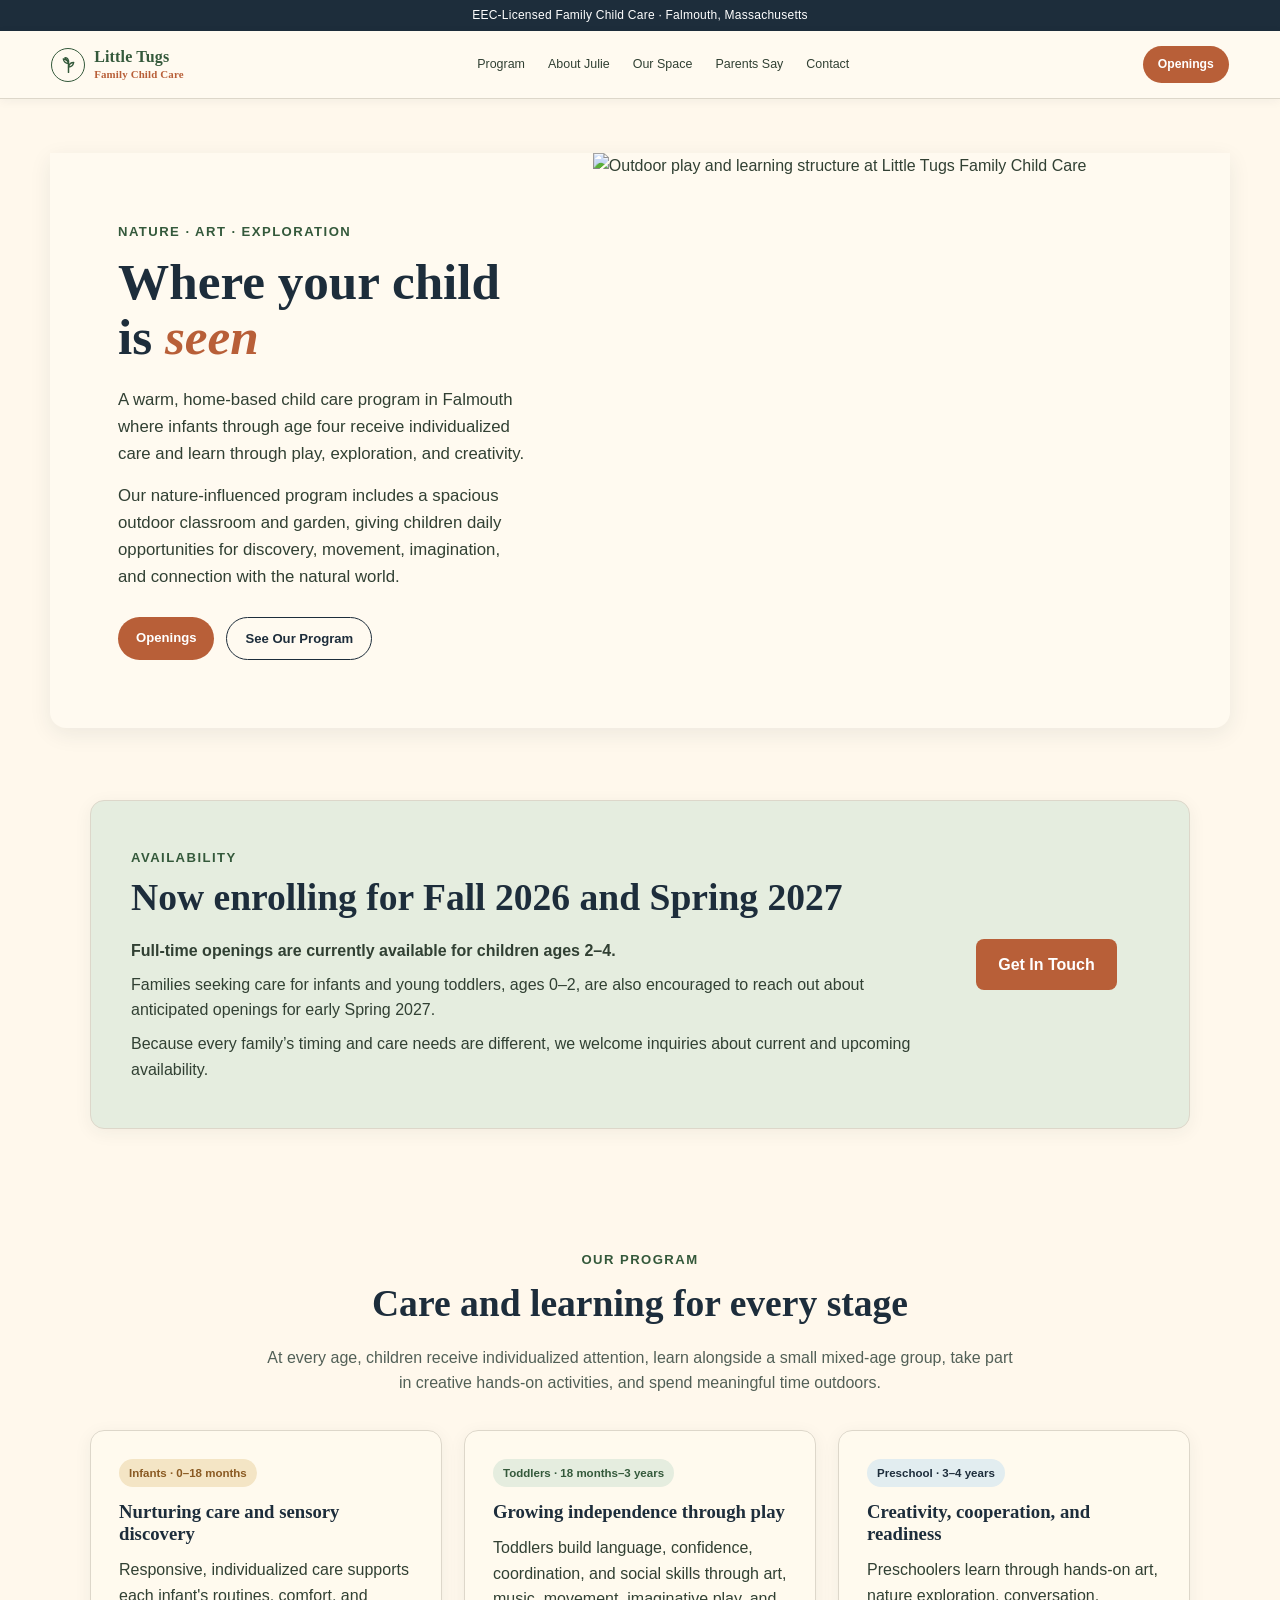
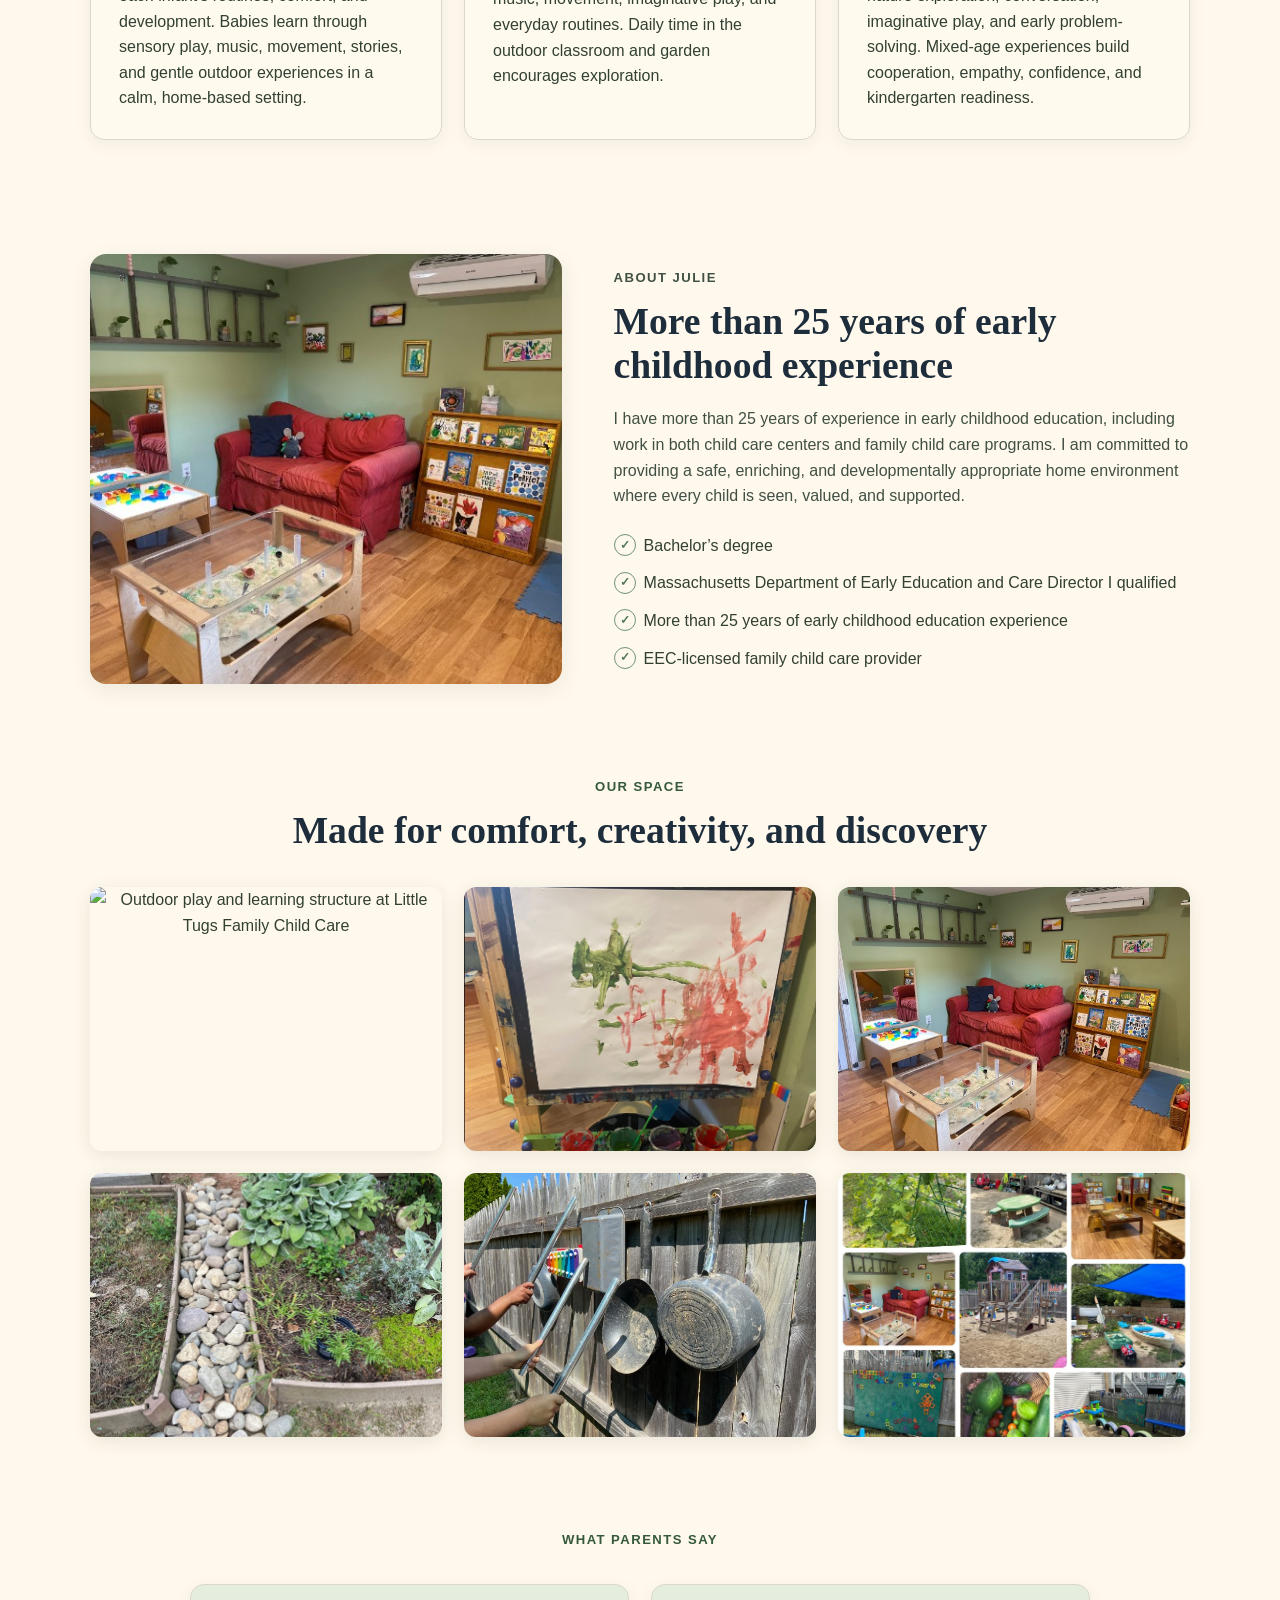
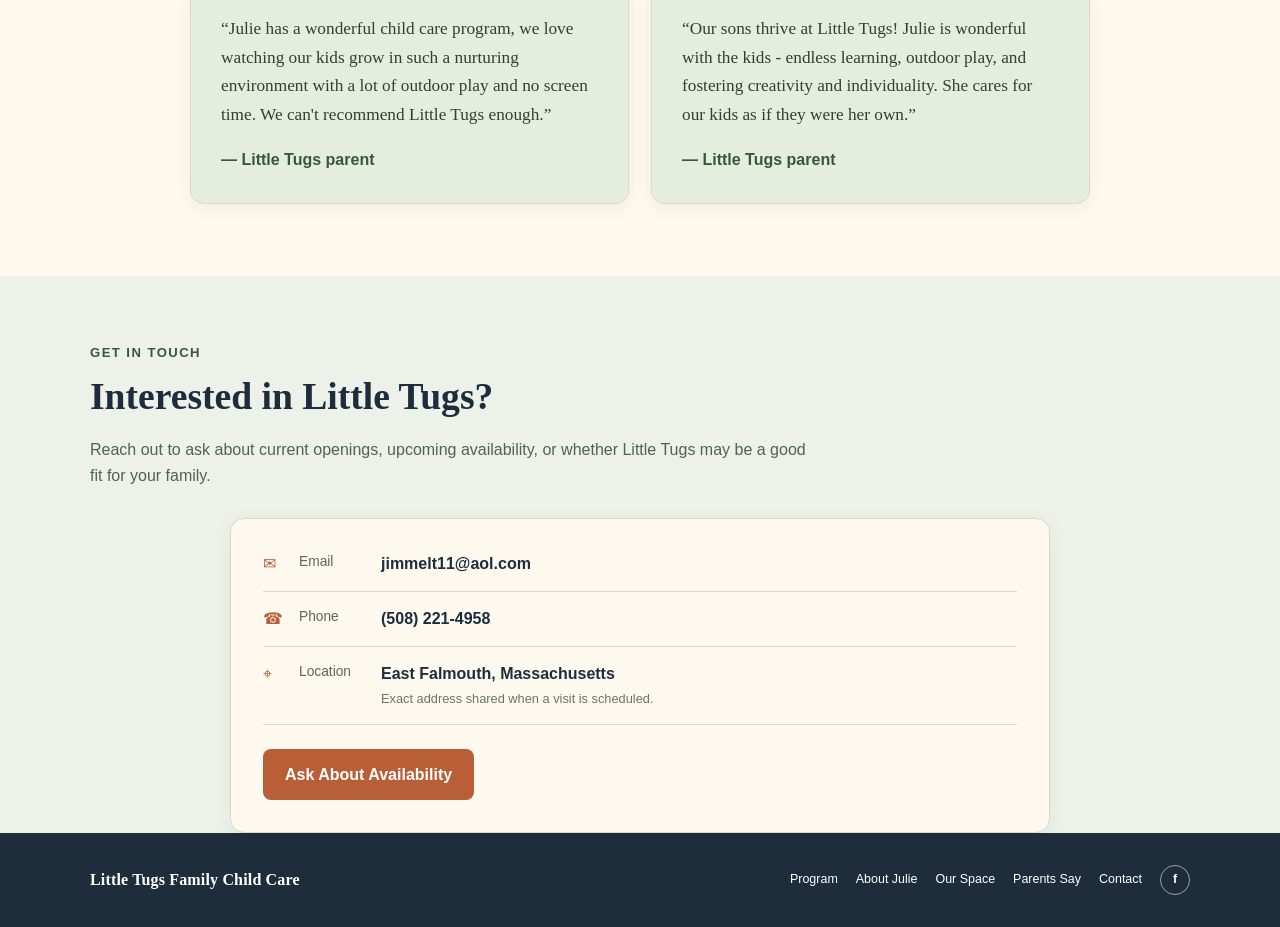
==== index.html @ b30664f6 "Openings.html" ====
<!DOCTYPE html>
<html lang="en">
<head>
  <meta charset="UTF-8">
  <meta name="viewport" content="width=device-width, initial-scale=1.0">

  <title>Little Tugs Family Child Care | Falmouth, MA</title>

  <meta
    name="description"
    content="EEC-licensed nature, art, and exploration-based family child care in Falmouth, Massachusetts. A nurturing program for infants through age four."
  >

  <link rel="canonical" href="https://littletugs.github.io/childcare/">
  <meta name="robots" content="index, follow, max-image-preview:large">
  <meta name="theme-color" content="#1d2d3b">
  <link rel="stylesheet" href="style.css">

  <meta property="og:site_name" content="Little Tugs Family Child Care">
  <meta property="og:title" content="Little Tugs Family Child Care | Falmouth, MA">
  <meta property="og:description" content="Warm, EEC-licensed home-based child care in Falmouth, Massachusetts, for infants through age four, with individualized care, creative play, and daily outdoor exploration.">
  <meta property="og:type" content="website">
  <meta property="og:url" content="https://littletugs.github.io/childcare/">
  <meta property="og:image" content="https://littletugs.github.io/childcare/images/collage.jpeg">
  <meta property="og:image:alt" content="Little Tugs Family Child Care indoor and outdoor learning spaces">

  <meta name="twitter:card" content="summary_large_image">
  <meta name="twitter:title" content="Little Tugs Family Child Care | Falmouth, MA">
  <meta name="twitter:description" content="Warm, home-based child care for infants through age four in Falmouth, Massachusetts.">
  <meta name="twitter:image" content="https://littletugs.github.io/childcare/images/collage.jpeg">

  <script type="application/ld+json">
  {
    "@context": "https://schema.org",
    "@type": "ChildCare",
    "name": "Little Tugs Family Child Care",
    "url": "https://littletugs.github.io/childcare/",
    "image": "https://littletugs.github.io/childcare/images/collage.jpeg",
    "description": "EEC-licensed, home-based family child care in Falmouth, Massachusetts, for infants through age four, with individualized care, creative play, and outdoor exploration.",
    "telephone": "+1-508-221-4958",
    "email": "jimmelt11@aol.com",
    "address": {
      "@type": "PostalAddress",
      "addressLocality": "East Falmouth",
      "addressRegion": "MA",
      "addressCountry": "US"
    },
    "areaServed": "Falmouth, Massachusetts",
    "sameAs": [
      "https://www.facebook.com/jichildcare"
    ]
  }
  </script>
</head>

<body>

  <div class="top-bar">
    EEC-Licensed Family Child Care · Falmouth, Massachusetts
  </div>

  <nav class="site-nav" aria-label="Main navigation">
    <a class="site-name" href="#top" aria-label="Little Tugs Family Child Care home">
      <span class="logo-mark" aria-hidden="true">
        <svg viewBox="0 0 24 24" fill="none" xmlns="http://www.w3.org/2000/svg">
          <path d="M12 21V8" stroke="currentColor" stroke-width="1.7" stroke-linecap="round"/>
          <path d="M12 11C8.8 10.8 6.6 8.8 6 5.7C9.2 5.7 11.4 7.6 12 11Z" stroke="currentColor" stroke-width="1.5" stroke-linejoin="round"/>
          <path d="M12 15C15.2 14.8 17.4 12.8 18 9.7C14.8 9.7 12.6 11.6 12 15Z" stroke="currentColor" stroke-width="1.5" stroke-linejoin="round"/>
          <path d="M12 8C9.8 7.8 8.3 6.4 8 4.2C10.2 4.2 11.7 5.6 12 8Z" stroke="currentColor" stroke-width="1.5" stroke-linejoin="round"/>
        </svg>
      </span>
      <span class="logo-text">
        <span class="logo-title">Little Tugs</span>
        <span class="logo-subtitle">Family Child Care</span>
      </span>
    </a>

    <div class="nav-links">
      <a href="#program">Program</a>
      <a href="#about">About Julie</a>
      <a href="#space">Our Space</a>
      <a href="#reviews">Parents Say</a>
      <a href="#contact">Contact</a>
    </div>

    <a class="nav-button" href="#availability">Openings</a>
  </nav>

  <header id="top">
    <div class="hero-layout">
      <div class="hero-content">
        <p class="eyebrow">
          Nature · Art · Exploration
        </p>

        <h1>
          Where your child is <span class="hero-emphasis">seen</span>
        </h1>

        <p class="hero-text">
          A warm, home-based child care program in Falmouth where infants through
          age four receive individualized care and learn through play, exploration,
          and creativity.
        </p>

        <p class="hero-text hero-text-secondary">
          Our nature-influenced program includes a spacious outdoor classroom and
          garden, giving children daily opportunities for discovery, movement,
          imagination, and connection with the natural world.
        </p>

        <div class="hero-actions">
          <a class="button" href="#availability">Openings</a>
          <a class="button button-secondary" href="#program">See Our Program</a>
        </div>
      </div>

      <div class="hero-image">
        <img
          src="images/outdoor-structure.jpeg"
          alt="Outdoor play and learning structure at Little Tugs Family Child Care"
        >
      </div>
    </div>
  </header>

  <main>

    <section class="intro" id="availability" aria-labelledby="availability-heading">
      <div class="intro-card">
        <div>
          <p class="eyebrow">Availability</p>

          <h2 id="availability-heading">
            Now enrolling for Fall 2026 and Spring 2027
          </h2>

          <p>
            <strong>Full-time openings are currently available for children ages 2–4.</strong>
          </p>

          <p>
            Families seeking care for infants and young toddlers, ages 0–2, are also
            encouraged to reach out about anticipated openings for early Spring 2027.
          </p>

          <p>
            Because every family’s timing and care needs are different, we welcome
            inquiries about current and upcoming availability.
          </p>
        </div>

        <div class="availability-actions">
          <a class="button" href="#contact">Get In Touch</a>
        </div>
      </div>
    </section>

    <section class="programs" id="program">
      <p class="eyebrow">Our Program</p>

      <h2>Care and learning for every stage</h2>

      <p class="program-intro">
        At every age, children receive individualized attention, learn alongside a
        small mixed-age group, take part in creative hands-on activities, and spend
        meaningful time outdoors.
      </p>

      <div class="program-grid">

        <article class="program-card">
          <span class="age-label">Infants · 0–18 months</span>
          <h3>Nurturing care and sensory discovery</h3>

          <p>
            Responsive, individualized care supports each infant's routines, comfort,
            and development. Babies learn through sensory play, music, movement,
            stories, and gentle outdoor experiences in a calm, home-based setting.
          </p>
        </article>

        <article class="program-card">
          <span class="age-label">Toddlers · 18 months–3 years</span>
          <h3>Growing independence through play</h3>

          <p>
            Toddlers build language, confidence, coordination, and social skills
            through art, music, movement, imaginative play, and everyday routines.
            Daily time in the outdoor classroom and garden encourages exploration.
          </p>
        </article>

        <article class="program-card">
          <span class="age-label">Preschool · 3–4 years</span>
          <h3>Creativity, cooperation, and readiness</h3>

          <p>
            Preschoolers learn through hands-on art, nature exploration, conversation,
            imaginative play, and early problem-solving. Mixed-age experiences build
            cooperation, empathy, confidence, and kindergarten readiness.
          </p>
        </article>

      </div>

    </section>

    <section class="about" id="about">
      <div class="about-photo">
        <img
          loading="lazy"
          src="images/couch.jpeg"
          alt="Warm indoor reading and play space at Little Tugs Family Child Care"
        >
      </div>

      <div class="about-copy">
        <p class="eyebrow">About Julie</p>

        <h2>More than 25 years of early childhood experience</h2>

        <p>
          I have more than 25 years of experience in early childhood education,
          including work in both child care centers and family child care programs.
          I am committed to providing a safe, enriching, and developmentally
          appropriate home environment where every child is seen, valued, and supported.
        </p>

        <ul class="credential-list" aria-label="Julie’s qualifications">
          <li>Bachelor’s degree</li>
          <li>Massachusetts Department of Early Education and Care Director I qualified</li>
          <li>More than 25 years of early childhood education experience</li>
          <li>EEC-licensed family child care provider</li>
        </ul>
      </div>
    </section>

    <section class="environment" id="space">
      <p class="eyebrow">
        Our Space
      </p>

      <h2>
        Made for comfort, creativity, and discovery
      </h2>

      <div class="photo-grid">

        <figure>
          <img
          loading="lazy"
            src="images/outdoor-structure.jpeg"
            alt="Outdoor play and learning structure at Little Tugs Family Child Care"
          >
        </figure>

        <figure>
          <img
          loading="lazy"
            src="images/art_2.jpg"
            alt="Colorful child-created painting displayed on an indoor art easel"
          >
        </figure>

        <figure>
          <img
          loading="lazy"
            src="images/couch.jpeg"
            alt="Comfortable indoor reading and gathering space at Little Tugs Family Child Care"
          >
        </figure>

           <figure>
          <img
          loading="lazy"
            src="images/herbs.jpg"
            alt="Herb garden with leafy plants and a stone-lined pathway"
          >
        </figure>

        <figure>
          <img
          loading="lazy"
            src="images/pots.jpeg"
            alt="Outdoor music"
          >
        </figure>

        <figure>
          <img
          loading="lazy"
            src="images/collage.jpeg"
            alt="Full overview of Little Tugs learning environment"
          >
        </figure>

      </div>
    </section>

    <section class="testimonials" id="reviews">
      <p class="eyebrow">
        What Parents Say
      </p>
    
    
      <div class="testimonial-grid">
    
        <blockquote class="testimonial-card">
          <p>
            “Julie has a wonderful child care program, we love watching our kids grow in such a 
            nurturing environment with a lot of outdoor play and no screen time. 
            We can't recommend Little Tugs enough.”
          </p>
    
          <cite>— Little Tugs parent</cite>
        </blockquote>
    
        <blockquote class="testimonial-card">
          <p>
            “Our sons thrive at Little Tugs! Julie is wonderful with the kids - endless learning, outdoor 
            play, and fostering creativity and individuality. 
            She cares for our kids as if they were her own.”
          </p>
    
          <cite>— Little Tugs parent</cite>
        </blockquote>
        
      </div>
    </section>

  </main>

  <section class="enrollment" id="contact">
    <div class="contact-inner">
      <div class="contact-intro">
        <p class="eyebrow">Get in Touch</p>
        <h2>Interested in Little Tugs?</h2>
        <p>
          Reach out to ask about current openings, upcoming availability, or whether
          Little Tugs may be a good fit for your family.
        </p>
      </div>

      <div class="contact-grid">
        <div class="contact-card">
          <ul class="contact-list" aria-label="Little Tugs contact information">
            <li>
              <span class="contact-icon" aria-hidden="true">✉</span>
              <span class="contact-label">Email</span>
              <a href="mailto:jimmelt11@aol.com">jimmelt11@aol.com</a>
            </li>
            <li>
              <span class="contact-icon" aria-hidden="true">☎</span>
              <span class="contact-label">Phone</span>
              <a href="tel:+15082214958">(508) 221-4958</a>
            </li>
            <li>
              <span class="contact-icon" aria-hidden="true">⌖</span>
              <span class="contact-label">Location</span>
              <span class="contact-value">
                East Falmouth, Massachusetts
                <span class="contact-note">Exact address shared when a visit is scheduled.</span>
              </span>
            </li>
          </ul>

          <a class="button" href="mailto:jimmelt11@aol.com?subject=Little%20Tugs%20Availability%20Inquiry">
            Ask About Availability
          </a>
        </div>
      </div>
    </div>
  </section>

  <footer>
    <div class="footer-inner">
      <p class="footer-brand">Little Tugs Family Child Care</p>

      <div class="footer-links">
        <a href="#program">Program</a>
        <a href="#about">About Julie</a>
        <a href="#space">Our Space</a>
        <a href="#reviews">Parents Say</a>
        <a href="#contact">Contact</a>
        <a
          class="footer-facebook"
          href="https://www.facebook.com/jichildcare"
          target="_blank"
          rel="noopener noreferrer"
          aria-label="Visit Little Tugs on Facebook"
        >f</a>
      </div>
    </div>
  </footer>

</body>
</html>
---- style.css ----
:root {
  --navy: #1d2d3b;
  --forest: #34593b;
  --rust: #b85f38;
  --rust-dark: #9f4f2f;
  --cream: #fffaf0;
  --warm-cream: #fff8ec;
  --sage: #e5eddf;
  --line: #ddd7ca;
  --text: #314033;
  --muted: #526057;
  --shadow: 0 6px 22px rgba(29, 45, 59, 0.08);
  --radius: 14px;
  --content-width: 1100px;
}

* { box-sizing: border-box; }
html { scroll-behavior: smooth; }

body {
  margin: 0;
  color: var(--text);
  background: var(--warm-cream);
  font-family: Arial, Helvetica, sans-serif;
  line-height: 1.6;
}

img { max-width: 100%; }
a { color: inherit; }

h1, h2, h3 {
  color: var(--navy);
  font-family: Georgia, "Times New Roman", serif;
  line-height: 1.18;
}

h1 {
  margin: 0 0 22px;
  font-size: clamp(2.15rem, 4vw, 3.55rem);
  line-height: 1.08;
}

h2 {
  margin: 0 0 18px;
  font-size: clamp(1.9rem, 3vw, 2.35rem);
}

h3 { margin: 0 0 12px; }

.eyebrow {
  margin: 0 0 12px;
  color: var(--forest);
  font-size: 0.82rem;
  font-weight: 700;
  letter-spacing: 0.11em;
  text-transform: uppercase;
}

.top-bar {
  padding: 6px 20px;
  background: var(--navy);
  color: white;
  font-size: 0.75rem;
  letter-spacing: 0.02em;
  text-align: center;
}

.site-nav {
  position: sticky;
  top: 0;
  z-index: 1000;
  display: grid;
  grid-template-columns: auto 1fr auto;
  min-height: 68px;
  padding: 0 4%;
  align-items: center;
  gap: 28px;
  background: var(--cream);
  border-bottom: 1px solid var(--line);
  box-shadow: 0 2px 10px rgba(29, 45, 59, 0.05);
  white-space: nowrap;
}

.site-name {
  display: inline-flex;
  align-items: center;
  gap: 9px;
  color: var(--forest);
  font-family: Georgia, "Times New Roman", serif;
  font-weight: 700;
  letter-spacing: 0.01em;
  text-decoration: none;
}

.logo-mark {
  display: inline-flex;
  width: 34px;
  height: 34px;
  flex: 0 0 34px;
  align-items: center;
  justify-content: center;
  border: 1.5px solid var(--forest);
  border-radius: 50%;
}

.logo-mark svg { width: 21px; height: 21px; }
.logo-text { display: flex; flex-direction: column; line-height: 1.05; }
.logo-title { font-size: 1rem; }
.logo-subtitle {
  margin-top: 3px;
  color: var(--rust);
  font-family: Georgia, "Times New Roman", serif;
  font-size: 0.68rem;
  font-weight: 700;
}

.nav-links {
  display: flex;
  min-width: 0;
  align-items: center;
  justify-content: center;
  gap: clamp(12px, 1.8vw, 24px);
}

.nav-links a, .footer-links a {
  font-size: 0.78rem;
  text-decoration: none;
}

.nav-links a:hover, .footer-links a:hover {
  text-decoration: underline;
  text-underline-offset: 4px;
}

.nav-button, .button {
  display: inline-block;
  border: 0;
  background: var(--rust);
  color: white;
  font-weight: 700;
  text-decoration: none;
}

.nav-button {
  padding: 9px 15px;
  border-radius: 999px;
  font-size: 0.76rem;
}

.button {
  padding: 13px 22px;
  border-radius: 8px;
}

.nav-button:hover, .button:hover { background: var(--rust-dark); }

.button-secondary {
  border: 1.5px solid var(--navy);
  background: transparent;
  color: var(--navy);
}

.button-secondary:hover { background: var(--navy); color: white; }

header {
  width: min(1180px, 94%);
  margin: 0 auto;
  padding: 54px 0 42px;
}

.hero-layout {
  display: grid;
  grid-template-columns: 46% 54%;
  min-height: 470px;
  overflow: hidden;
  border-radius: 0 0 16px 16px;
  background: var(--cream);
  box-shadow: var(--shadow);
}

.hero-content {
  display: flex;
  flex-direction: column;
  justify-content: center;
  padding: clamp(38px, 6vw, 68px);
}

.hero-emphasis { color: var(--rust); font-style: italic; font-weight: 700; }

.hero-text {
  max-width: 560px;
  margin: 0 0 20px;
  color: var(--text);
  font-size: 1.05rem;
}

.hero-text-secondary { margin-top: -4px; }
.hero-actions { display: flex; flex-wrap: wrap; gap: 12px; margin-top: 6px; }
.hero-actions .button { padding: 10px 18px; border-radius: 999px; font-size: 0.82rem; }

.hero-image, .hero-image img { min-height: 470px; }
.hero-image img { display: block; width: 100%; height: 100%; object-fit: cover; }

main, .contact-inner, .footer-inner {
  width: min(var(--content-width), 92%);
  margin-inline: auto;
}

section { padding: 72px 0; }

.intro { padding-top: 30px; padding-bottom: 48px; }

.intro-card, .program-card, .testimonial-card, .contact-card {
  border: 1px solid var(--line);
  border-radius: var(--radius);
  box-shadow: 0 4px 18px rgba(29, 45, 59, 0.06);
}

.intro-card {
  display: grid;
  grid-template-columns: minmax(0, 1fr) auto;
  gap: 30px;
  align-items: center;
  padding: 38px 40px;
  background: var(--sage);
}

.intro-card p { margin: 8px 0; }
.availability-actions { min-width: 205px; text-align: center; }

.programs, .environment, .testimonials { text-align: center; }
.program-intro { max-width: 760px; margin: 0 auto; color: var(--muted); }

.program-grid, .photo-grid, .testimonial-grid {
  display: grid;
  gap: 22px;
  margin-top: 34px;
}

.program-grid { grid-template-columns: repeat(3, minmax(0, 1fr)); text-align: left; }

.program-card {
  display: flex;
  min-width: 0;
  flex-direction: column;
  padding: 28px;
  background: rgba(255, 250, 240, 0.82);
}

.program-card p { margin: 0; }

.age-label {
  align-self: flex-start;
  margin-bottom: 14px;
  padding: 5px 10px;
  border-radius: 999px;
  background: var(--sage);
  color: var(--forest);
  font-size: 0.72rem;
  font-weight: 700;
}

.program-card:nth-child(1) .age-label { background: #f4e5c5; color: #8a5a22; }
.program-card:nth-child(3) .age-label { background: #e2edf0; color: var(--navy); }

.about {
  display: grid;
  grid-template-columns: minmax(280px, 0.9fr) minmax(0, 1.1fr);
  gap: 52px;
  align-items: center;
  padding-top: 42px;
  padding-bottom: 64px;
}

.about-photo img {
  display: block;
  width: 100%;
  height: 430px;
  object-fit: cover;
  border-radius: 16px;
  box-shadow: var(--shadow);
}

.about-copy p { color: #405044; }

.credential-list {
  display: grid;
  gap: 12px;
  margin: 24px 0 0;
  padding: 0;
  list-style: none;
}

.credential-list li { position: relative; padding-left: 30px; }
.credential-list li::before {
  content: "✓";
  position: absolute;
  left: 0;
  top: 0.1em;
  display: inline-flex;
  width: 20px;
  height: 20px;
  align-items: center;
  justify-content: center;
  border: 1.5px solid #719477;
  border-radius: 50%;
  color: #4f7657;
  font-size: 0.72rem;
  font-weight: 700;
}

.environment { padding-top: 28px; }
.photo-grid { grid-template-columns: repeat(3, minmax(0, 1fr)); }
.photo-grid figure { margin: 0; }
.photo-grid img {
  display: block;
  width: 100%;
  aspect-ratio: 4 / 3;
  object-fit: cover;
  border-radius: 12px;
  box-shadow: 0 4px 18px rgba(46, 61, 47, 0.1);
}

.testimonials { padding-top: 20px; }
.testimonial-grid {
  grid-template-columns: repeat(2, minmax(0, 1fr));
  max-width: 900px;
  margin-inline: auto;
  text-align: left;
}

.testimonial-card {
  margin: 0;
  padding: 30px;
  background: var(--sage);
}

.testimonial-card p { margin: 0; font: 1.08rem/1.65 Georgia, "Times New Roman", serif; }
.testimonial-card cite { display: block; margin-top: 18px; color: var(--forest); font-style: normal; font-weight: 700; }

.enrollment { padding: 66px 0 0; background: #edf1ea; }
.contact-intro { max-width: 720px; margin-bottom: 30px; }
.contact-intro p:last-child { margin-bottom: 0; color: var(--muted); }
.contact-grid { max-width: 820px; margin: 0 auto; }

.contact-card { padding: 32px; background: rgba(255, 250, 240, 0.9); }
.contact-list { display: grid; margin: 0 0 24px; padding: 0; list-style: none; }
.contact-list li {
  display: grid;
  grid-template-columns: 24px 70px minmax(0, 1fr);
  gap: 12px;
  align-items: start;
  padding: 14px 0;
  border-bottom: 1px solid var(--line);
}
.contact-list li:first-child { padding-top: 0; }
.contact-icon { color: var(--rust); }
.contact-label { color: #5b665d; font-size: 0.86rem; }
.contact-list a, .contact-value { color: var(--navy); font-weight: 700; text-decoration: none; overflow-wrap: anywhere; }
.contact-note { display: block; margin-top: 3px; color: #6b746d; font-size: 0.8rem; font-weight: 400; }

footer { padding: 32px 0; background: var(--navy); color: white; }
.footer-inner { display: flex; align-items: center; justify-content: space-between; gap: 28px; }
.footer-brand {
  margin: 0;
  font-family: Georgia, "Times New Roman", serif;
  font-size: 1rem;
  font-weight: 700;
  letter-spacing: 0.01em;
}
.footer-links { display: flex; flex-wrap: wrap; align-items: center; justify-content: flex-end; gap: 18px; }
.footer-links a { color: white; }

.footer-facebook {
  display: inline-flex;
  width: 30px;
  height: 30px;
  align-items: center;
  justify-content: center;
  border: 1px solid rgba(255,255,255,0.55);
  border-radius: 50%;
  font-size: 1rem;
  font-weight: 700;
  text-decoration: none;
}

.footer-facebook:hover { background: white; color: var(--navy); text-decoration: none; }

@media (max-width: 900px) {
  .site-nav { gap: 18px; padding-inline: 3%; }
  .nav-links { gap: 12px; }
  .program-grid { grid-template-columns: 1fr; max-width: 720px; margin-inline: auto; }
}

@media (max-width: 760px) {
  header { width: 92%; padding: 28px 0 34px; }
  .hero-layout { grid-template-columns: 1fr; min-height: auto; border-radius: 0 0 14px 14px; }
  .hero-content { padding: 40px 26px; }
  .hero-image, .hero-image img { min-height: 300px; }

  .site-nav {
    position: static;
    grid-template-columns: 1fr auto;
    padding: 13px 5%;
    gap: 12px;
    white-space: normal;
  }

  .nav-links {
    grid-column: 1 / -1;
    grid-row: 2;
    flex-wrap: wrap;
    gap: 8px 16px;
    padding-top: 2px;
  }

  section { padding: 56px 0; }
  .intro-card, .testimonial-grid, .photo-grid { grid-template-columns: 1fr; }
  .intro-card { padding: 30px 24px; }
  .availability-actions { min-width: 0; text-align: left; }

  .about { grid-template-columns: 1fr; gap: 30px; padding-top: 18px; }
  .about-photo img { height: 340px; }
  .photo-grid img { aspect-ratio: 4 / 3; }

  .contact-list li { grid-template-columns: 22px 60px minmax(0, 1fr); gap: 9px; }
  .footer-inner { flex-direction: column; text-align: center; }
  .footer-links { justify-content: center; }
}

@media (max-width: 480px) {
  .logo-subtitle { display: none; }
  .logo-title { font-size: 0.95rem; }
  .nav-button { padding: 8px 12px; }
  .nav-links a { font-size: 0.74rem; }
  .hero-actions .button, .button { width: 100%; text-align: center; }
  .contact-card { padding: 24px 20px; }
  .contact-list li { grid-template-columns: 20px 1fr; }
  .contact-label { display: none; }
}
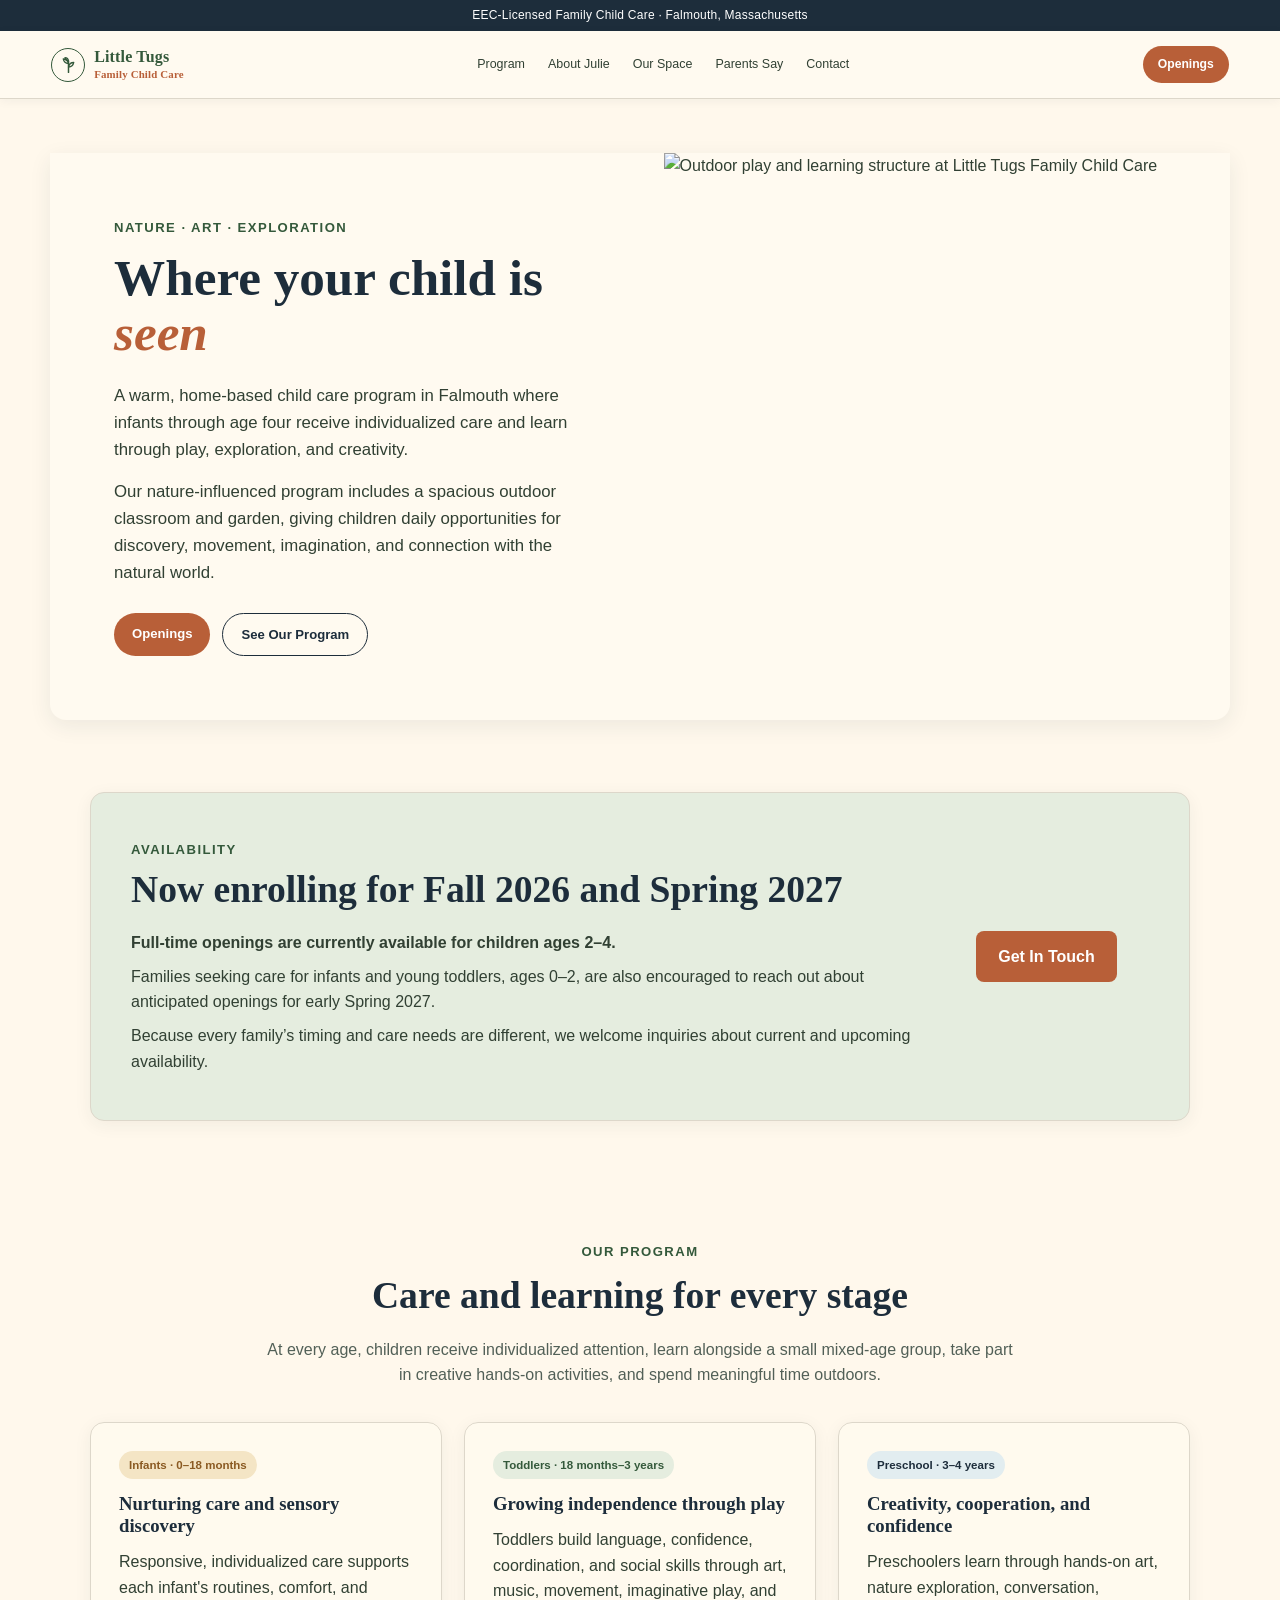
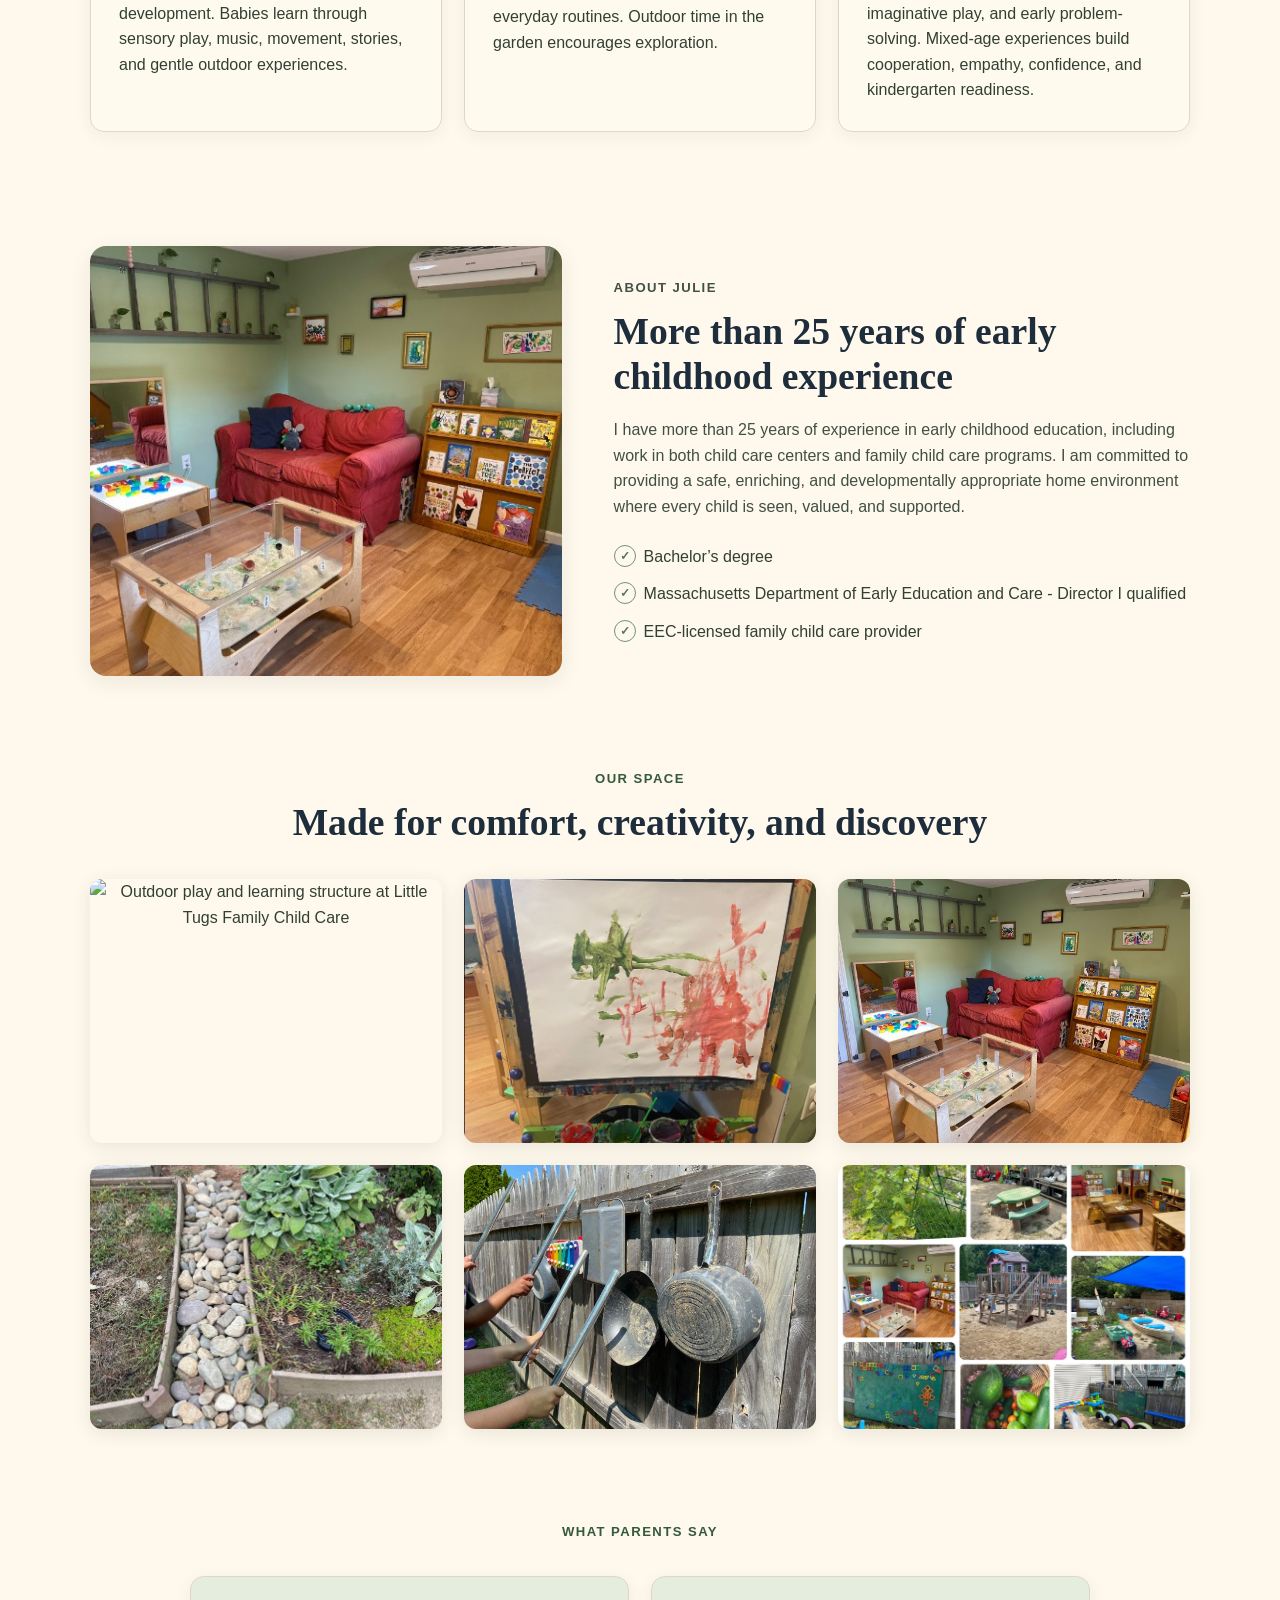
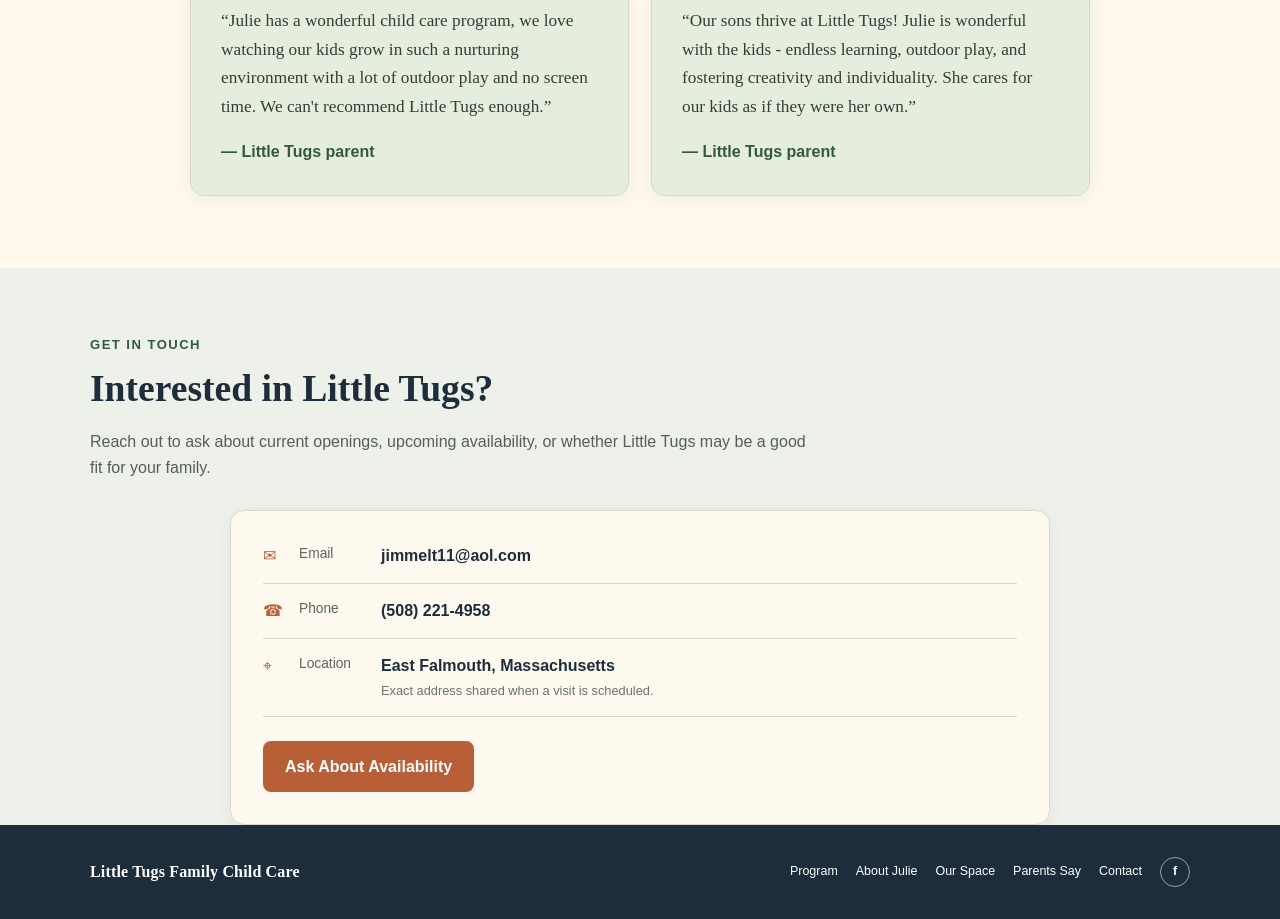
==== commit 9864c83f: "Update index.html" ====
--- a/index.html
+++ b/index.html
@@ -176,7 +176,7 @@
           <p>
             Responsive, individualized care supports each infant's routines, comfort,
             and development. Babies learn through sensory play, music, movement,
-            stories, and gentle outdoor experiences in a calm, home-based setting.
+            stories, and gentle outdoor experiences.
           </p>
         </article>
 
@@ -187,13 +187,13 @@
           <p>
             Toddlers build language, confidence, coordination, and social skills
             through art, music, movement, imaginative play, and everyday routines.
-            Daily time in the outdoor classroom and garden encourages exploration.
+            Outdoor time in the garden encourages exploration.
           </p>
         </article>
 
         <article class="program-card">
           <span class="age-label">Preschool · 3–4 years</span>
-          <h3>Creativity, cooperation, and readiness</h3>
+          <h3>Creativity, cooperation, and confidence</h3>
 
           <p>
             Preschoolers learn through hands-on art, nature exploration, conversation,
@@ -229,8 +229,7 @@
 
         <ul class="credential-list" aria-label="Julie’s qualifications">
           <li>Bachelor’s degree</li>
-          <li>Massachusetts Department of Early Education and Care Director I qualified</li>
-          <li>More than 25 years of early childhood education experience</li>
+          <li>Massachusetts Department of Early Education and Care - Director I qualified</li>
           <li>EEC-licensed family child care provider</li>
         </ul>
       </div>
--- a/style.css
+++ b/style.css
@@ -170,7 +170,7 @@
 
 .hero-layout {
   display: grid;
-  grid-template-columns: 46% 54%;
+  grid-template-columns: 52% 48%;
   min-height: 470px;
   overflow: hidden;
   border-radius: 0 0 16px 16px;
@@ -182,7 +182,7 @@
   display: flex;
   flex-direction: column;
   justify-content: center;
-  padding: clamp(38px, 6vw, 68px);
+  padding: clamp(36px, 5vw, 64px);
 }
 
 .hero-emphasis { color: var(--rust); font-style: italic; font-weight: 700; }
@@ -198,7 +198,7 @@
 .hero-actions { display: flex; flex-wrap: wrap; gap: 12px; margin-top: 6px; }
 .hero-actions .button { padding: 10px 18px; border-radius: 999px; font-size: 0.82rem; }
 
-.hero-image, .hero-image img { min-height: 470px; }
+.hero-image, .hero-image img { min-height: 430px; }
 .hero-image img { display: block; width: 100%; height: 100%; object-fit: cover; }
 
 main, .contact-inner, .footer-inner {
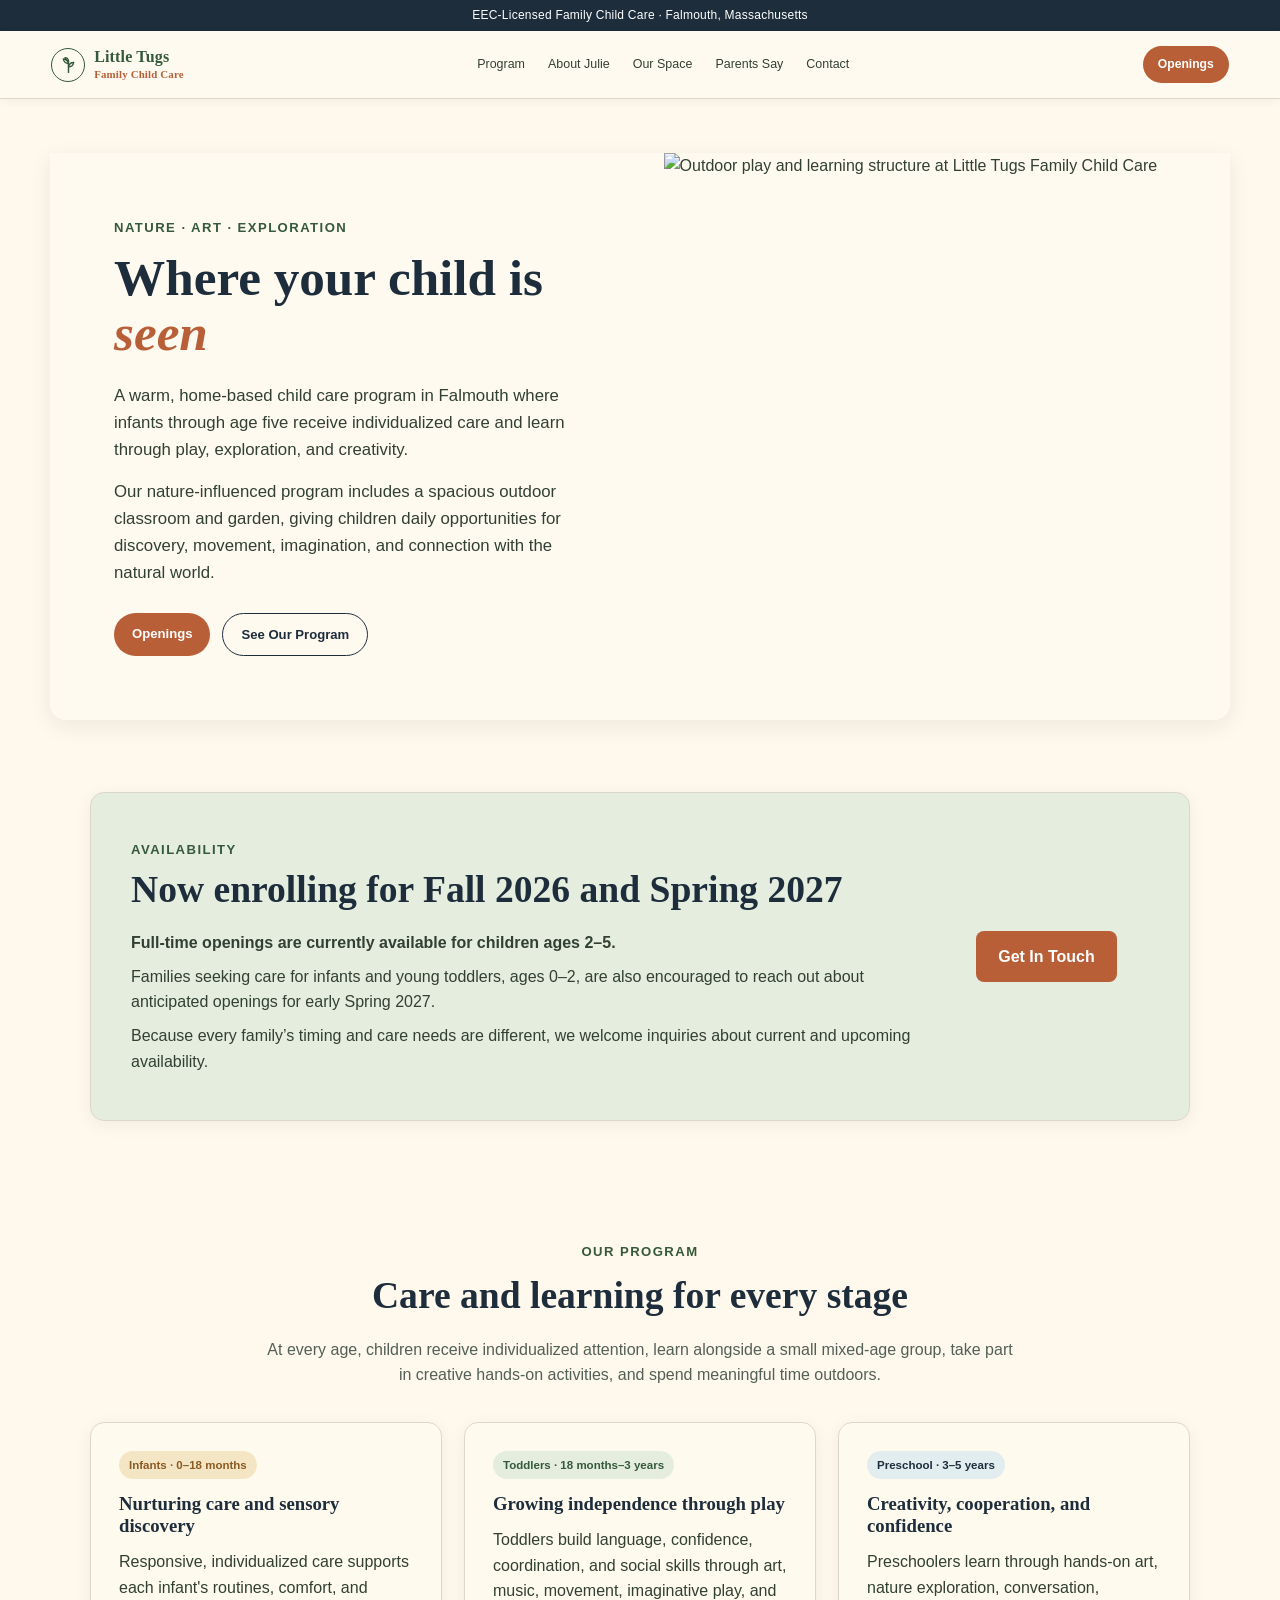
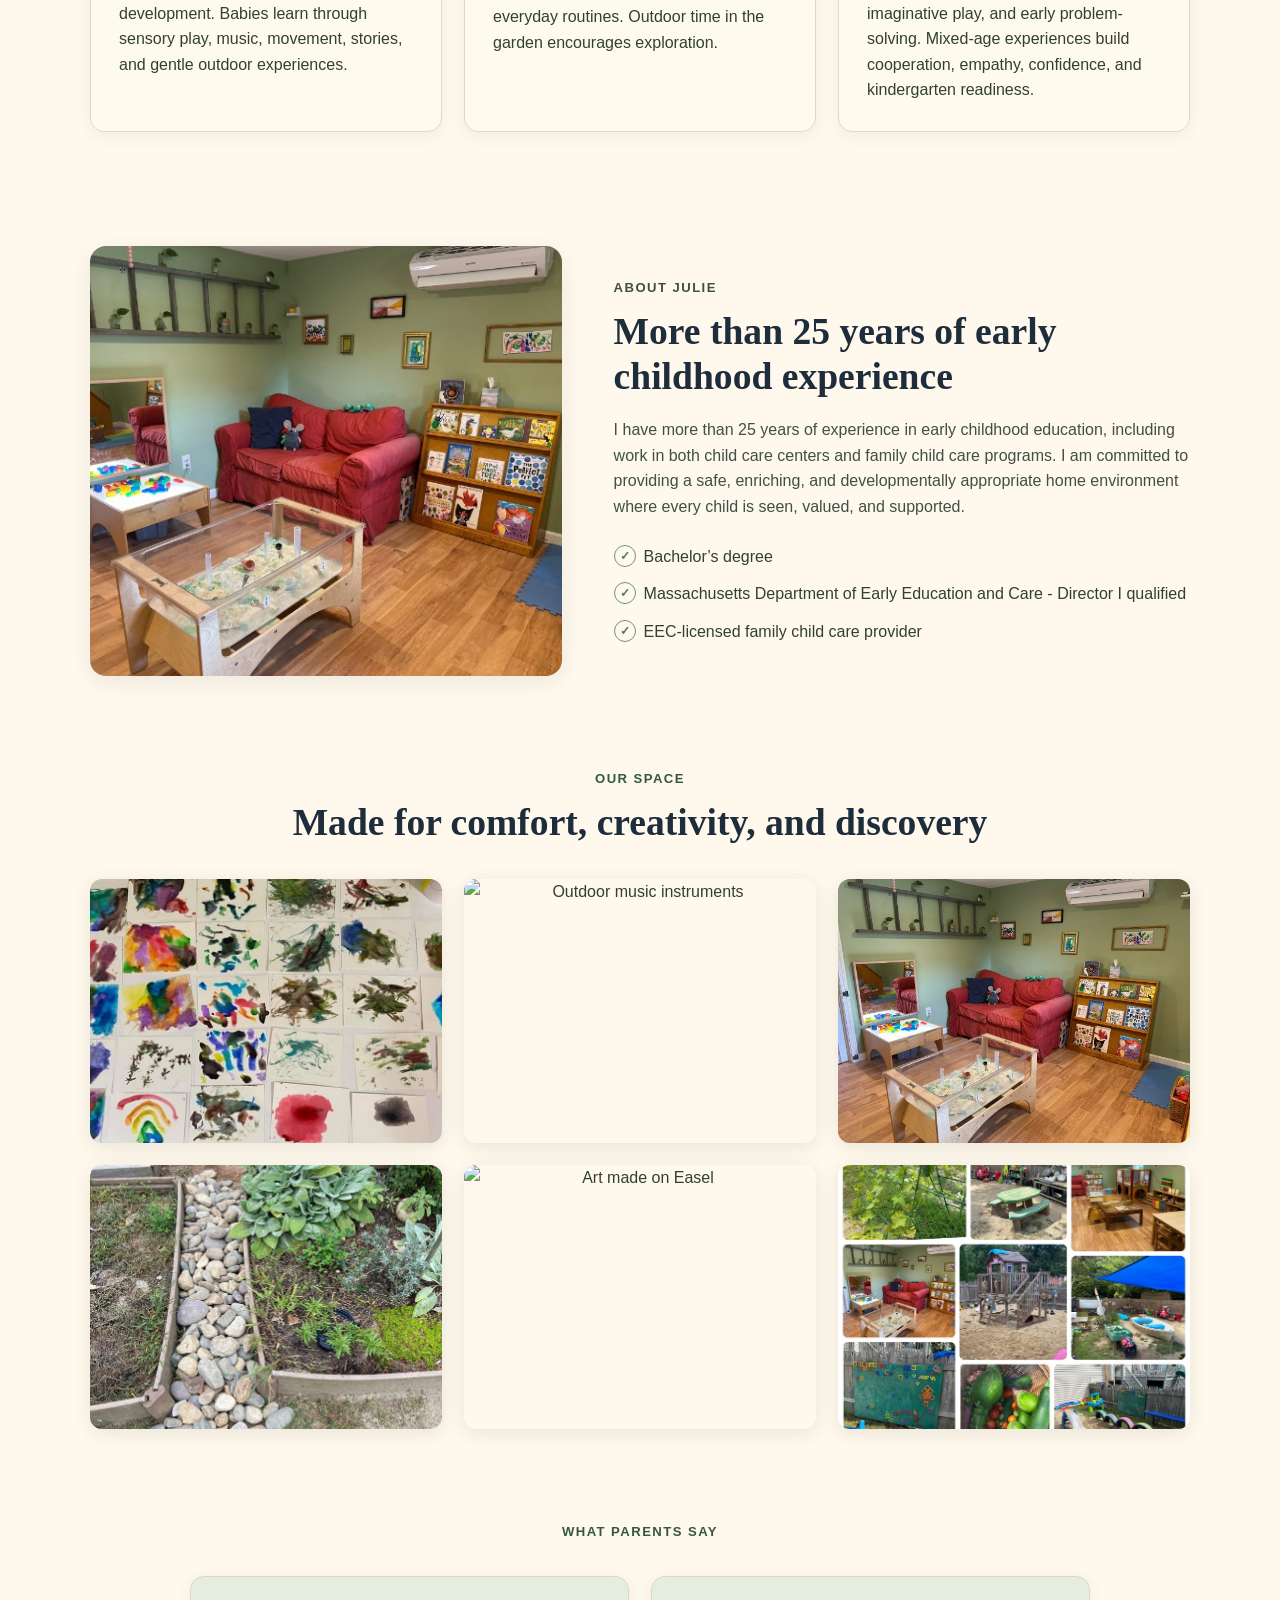
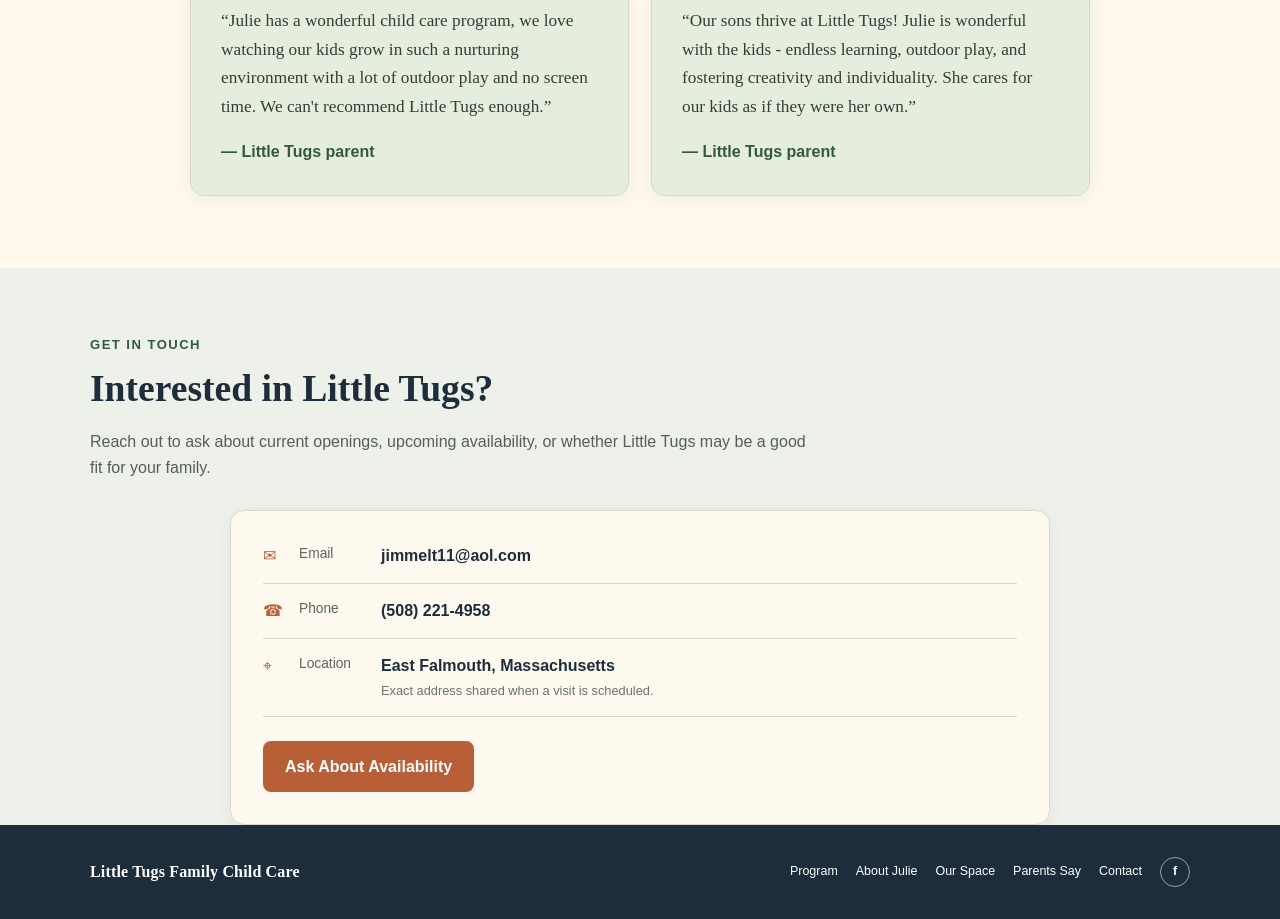
==== commit bd4512a6: "age groups.html" ====
--- a/index.html
+++ b/index.html
@@ -8,7 +8,7 @@
 
   <meta
     name="description"
-    content="EEC-licensed nature, art, and exploration-based family child care in Falmouth, Massachusetts. A nurturing program for infants through age four."
+    content="EEC-licensed family child care serving Falmouth and nearby Cape Cod communities. We offer nurturing, individualized, nature-based care for infants through age five."
   >
 
   <link rel="canonical" href="https://littletugs.github.io/childcare/">
@@ -99,7 +99,7 @@
 
         <p class="hero-text">
           A warm, home-based child care program in Falmouth where infants through
-          age four receive individualized care and learn through play, exploration,
+          age five receive individualized care and learn through play, exploration,
           and creativity.
         </p>
 
@@ -136,7 +136,7 @@
           </h2>
 
           <p>
-            <strong>Full-time openings are currently available for children ages 2–4.</strong>
+            <strong>Full-time openings are currently available for children ages 2–5.</strong>
           </p>
 
           <p>
@@ -192,7 +192,7 @@
         </article>
 
         <article class="program-card">
-          <span class="age-label">Preschool · 3–4 years</span>
+          <span class="age-label">Preschool · 3–5 years</span>
           <h3>Creativity, cooperation, and confidence</h3>
 
           <p>
@@ -249,16 +249,16 @@
         <figure>
           <img
           loading="lazy"
-            src="images/outdoor-structure.jpeg"
-            alt="Outdoor play and learning structure at Little Tugs Family Child Care"
-          >
-        </figure>
-
-        <figure>
-          <img
-          loading="lazy"
-            src="images/art_2.jpg"
-            alt="Colorful child-created painting displayed on an indoor art easel"
+            src="images/paintings.jpeg"
+            alt="Paintings made at Little Tugs Family Child Care"
+          >
+        </figure>
+
+        <figure>
+          <img
+          loading="lazy"
+            src="images/pots.jpg"
+            alt="Outdoor music instruments"
           >
         </figure>
 
@@ -281,8 +281,8 @@
         <figure>
           <img
           loading="lazy"
-            src="images/pots.jpeg"
-            alt="Outdoor music"
+            src="images/art_2.jpeg"
+            alt="Art made on Easel"
           >
         </figure>
 
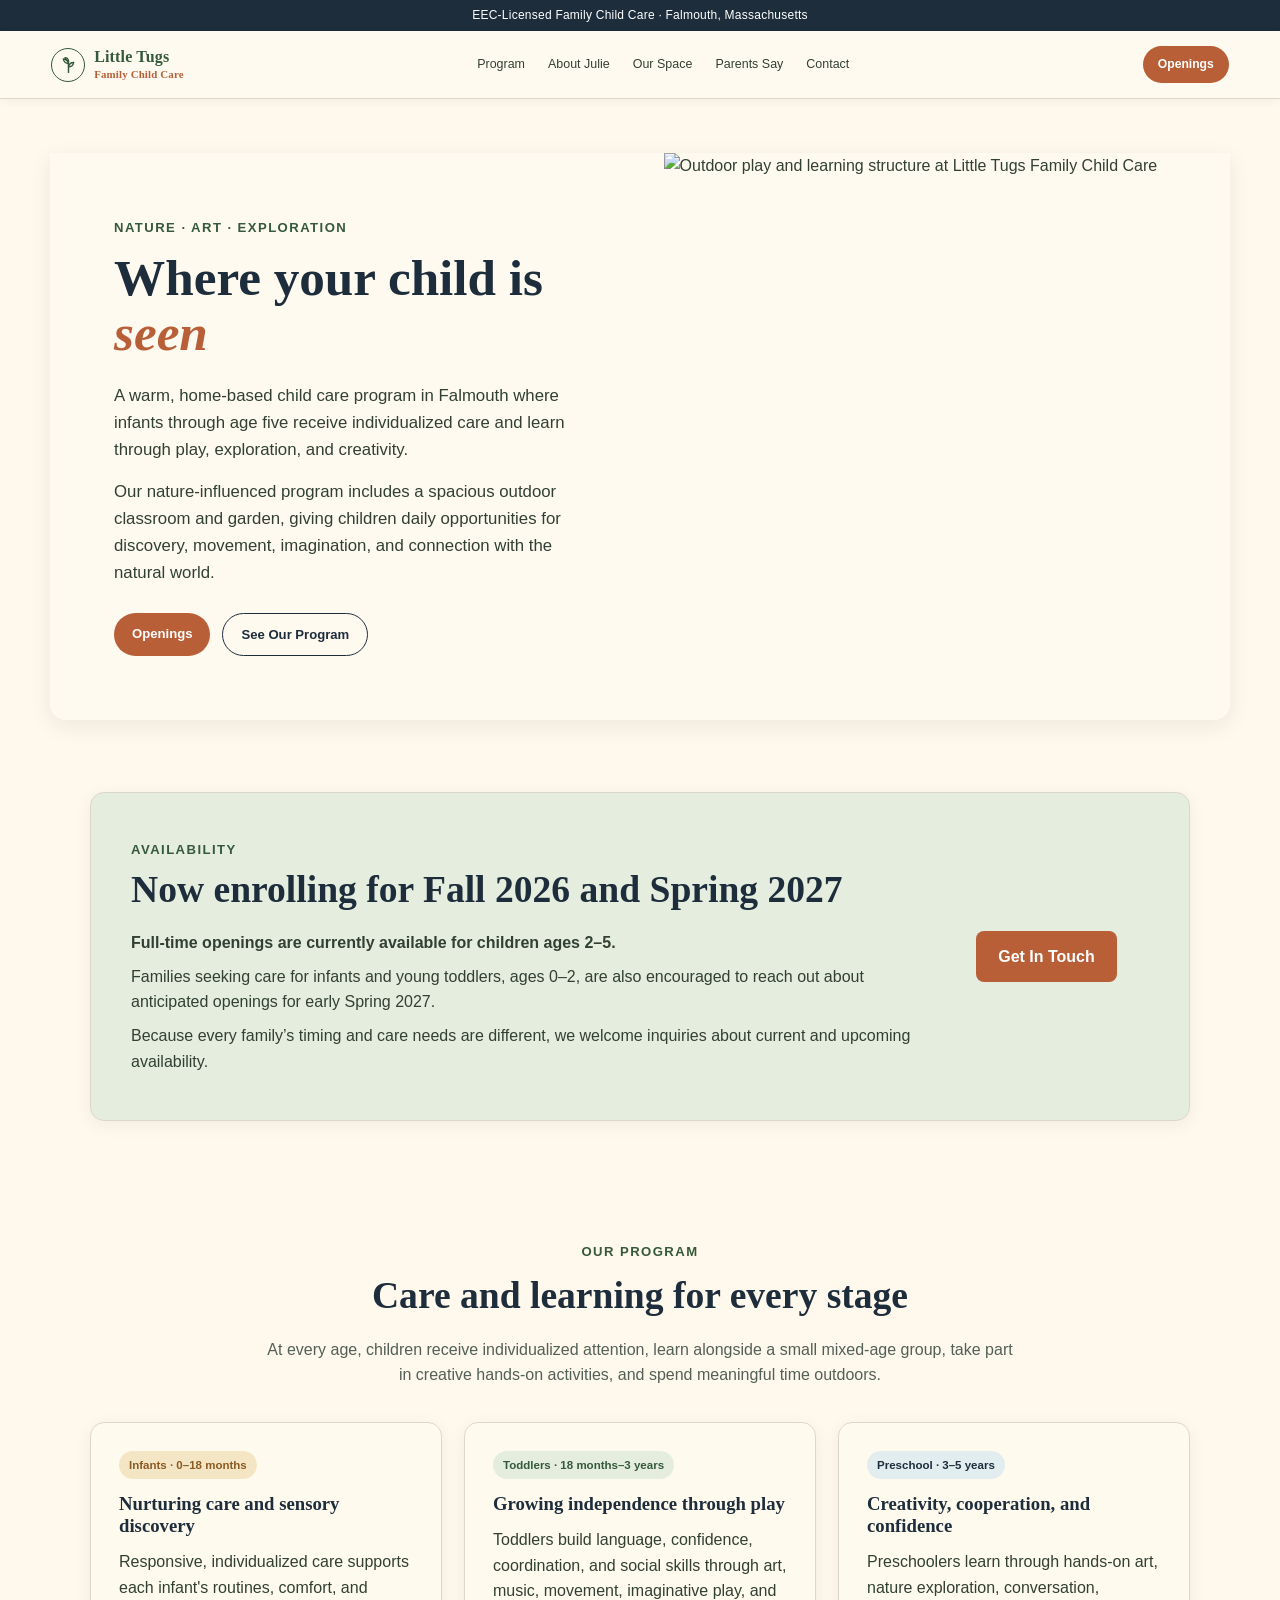
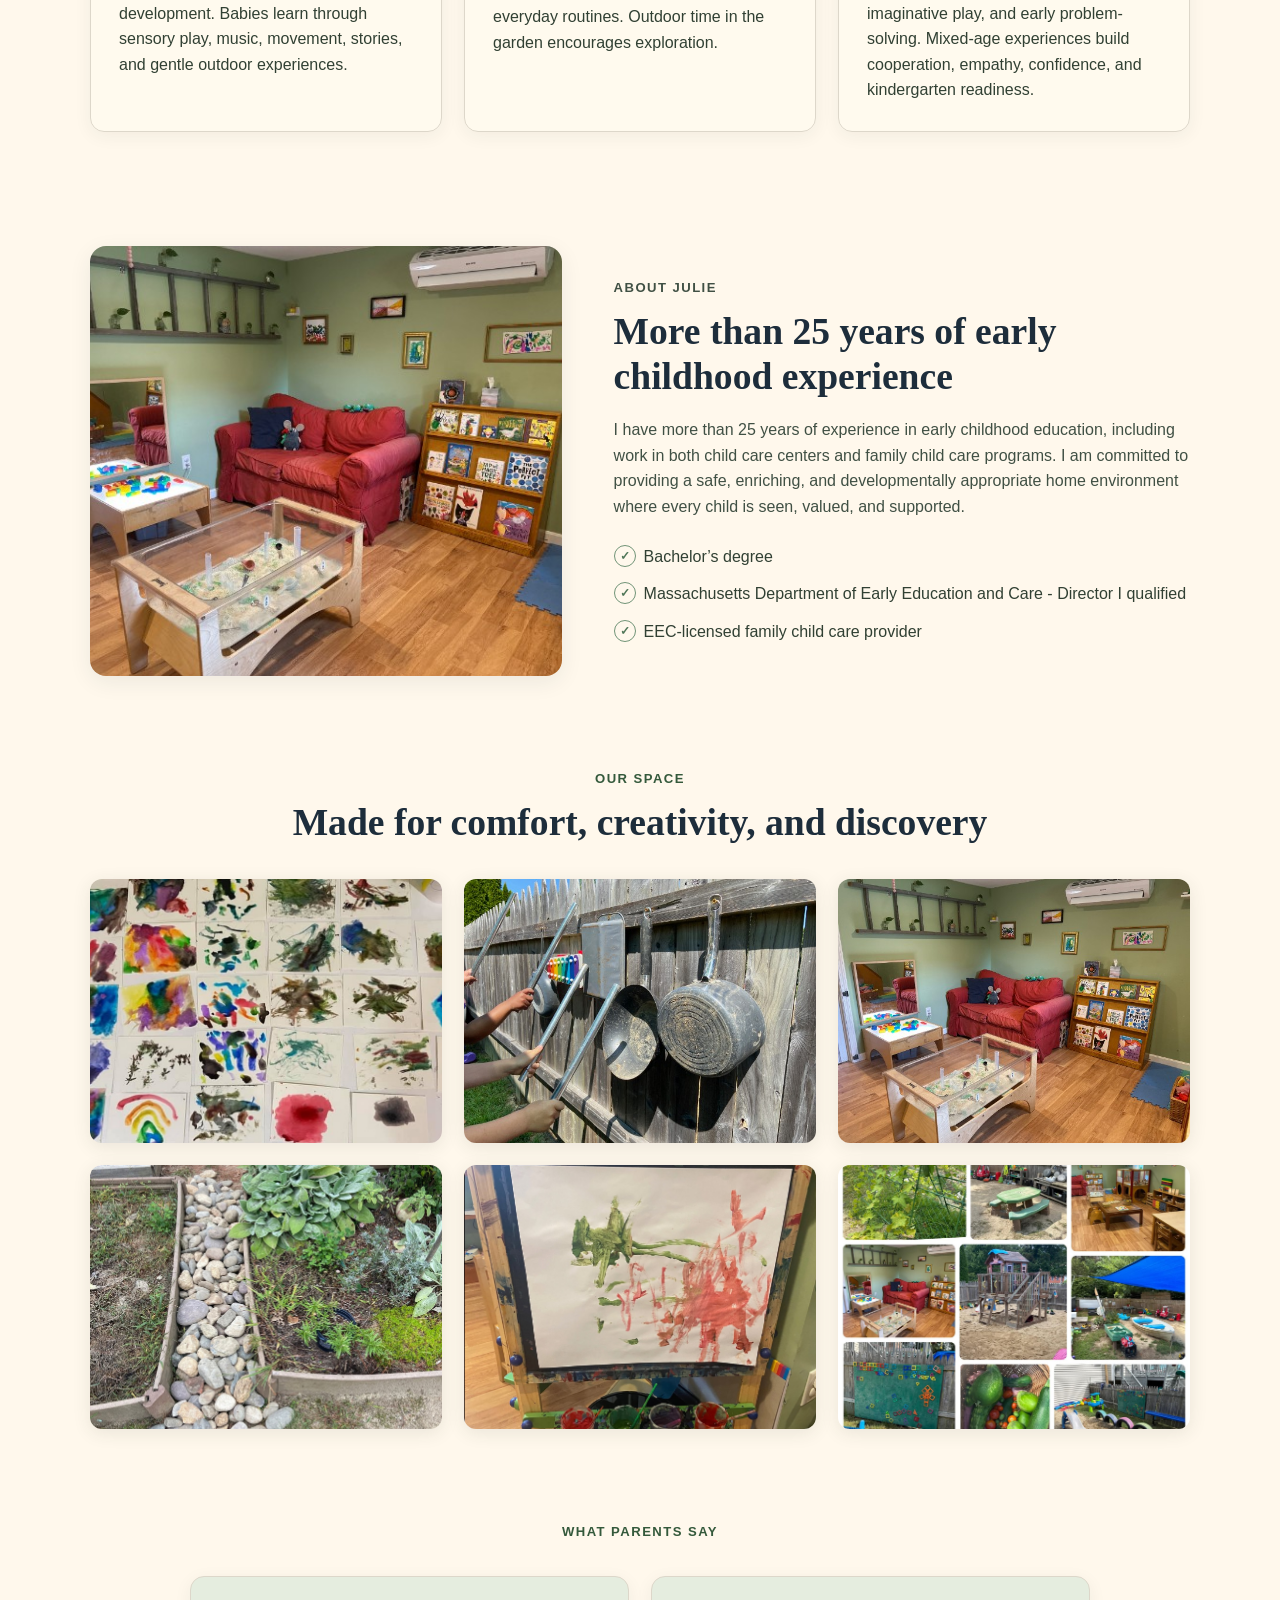
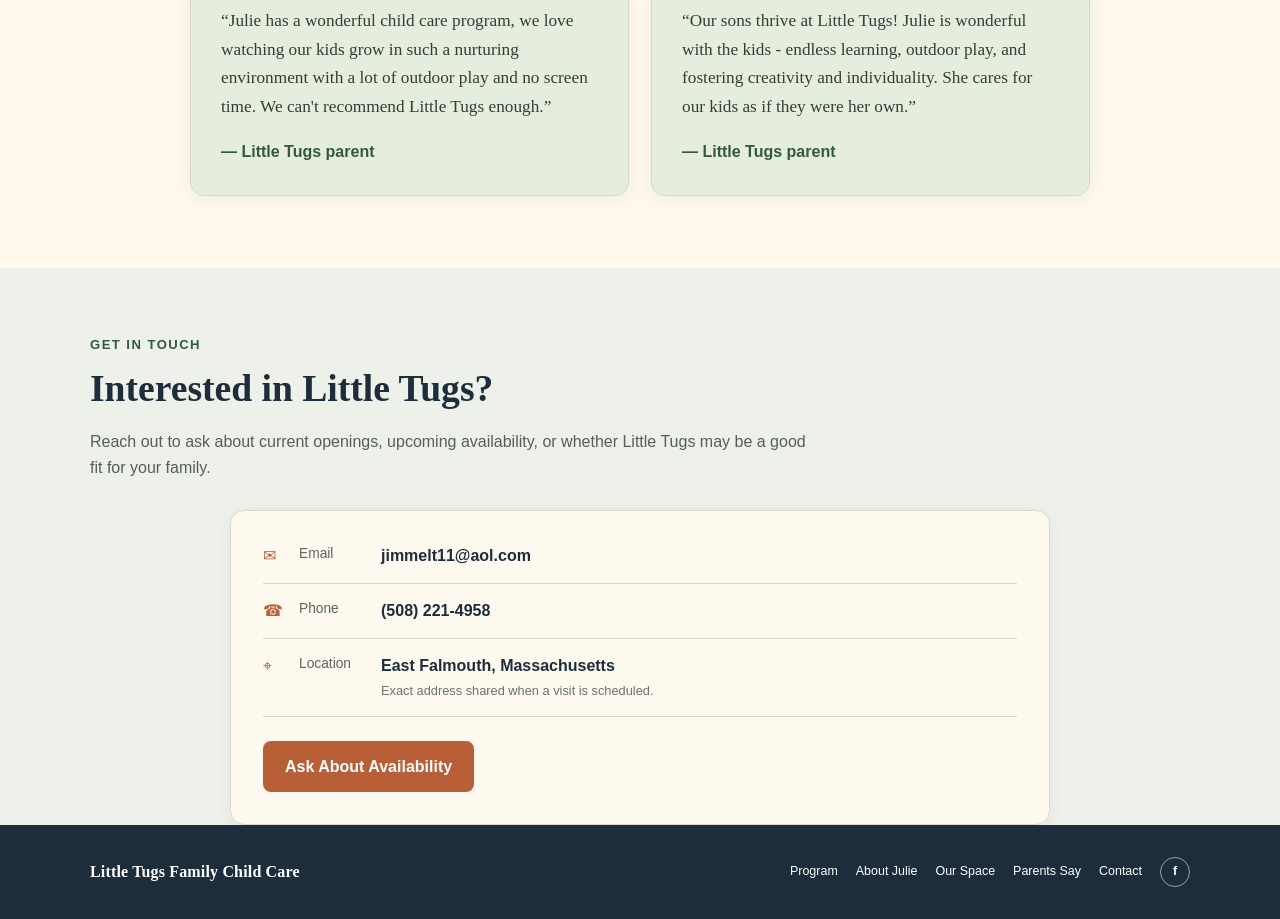
==== commit 37f332f0: "Update index.html" ====
--- a/index.html
+++ b/index.html
@@ -257,7 +257,7 @@
         <figure>
           <img
           loading="lazy"
-            src="images/pots.jpg"
+            src="images/pots.jpeg"
             alt="Outdoor music instruments"
           >
         </figure>
@@ -281,7 +281,7 @@
         <figure>
           <img
           loading="lazy"
-            src="images/art_2.jpeg"
+            src="images/art_2.jpg"
             alt="Art made on Easel"
           >
         </figure>
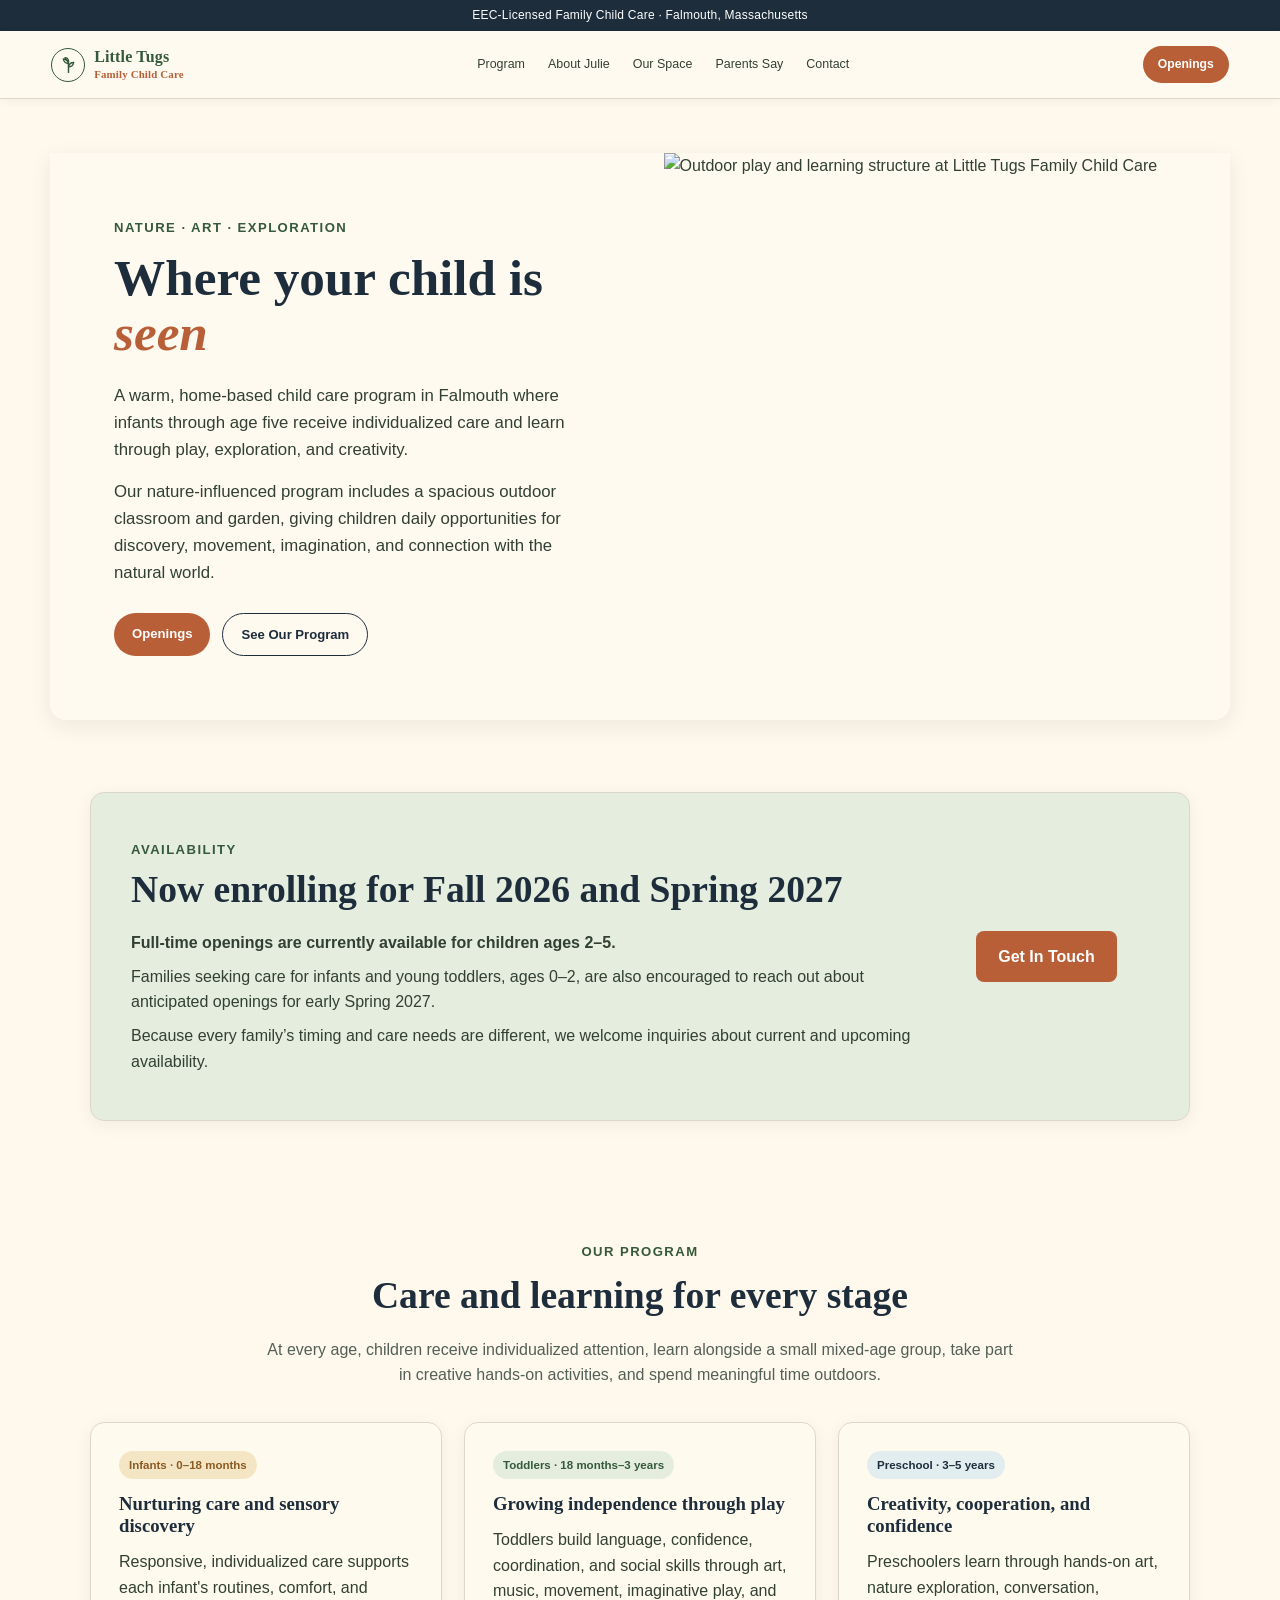
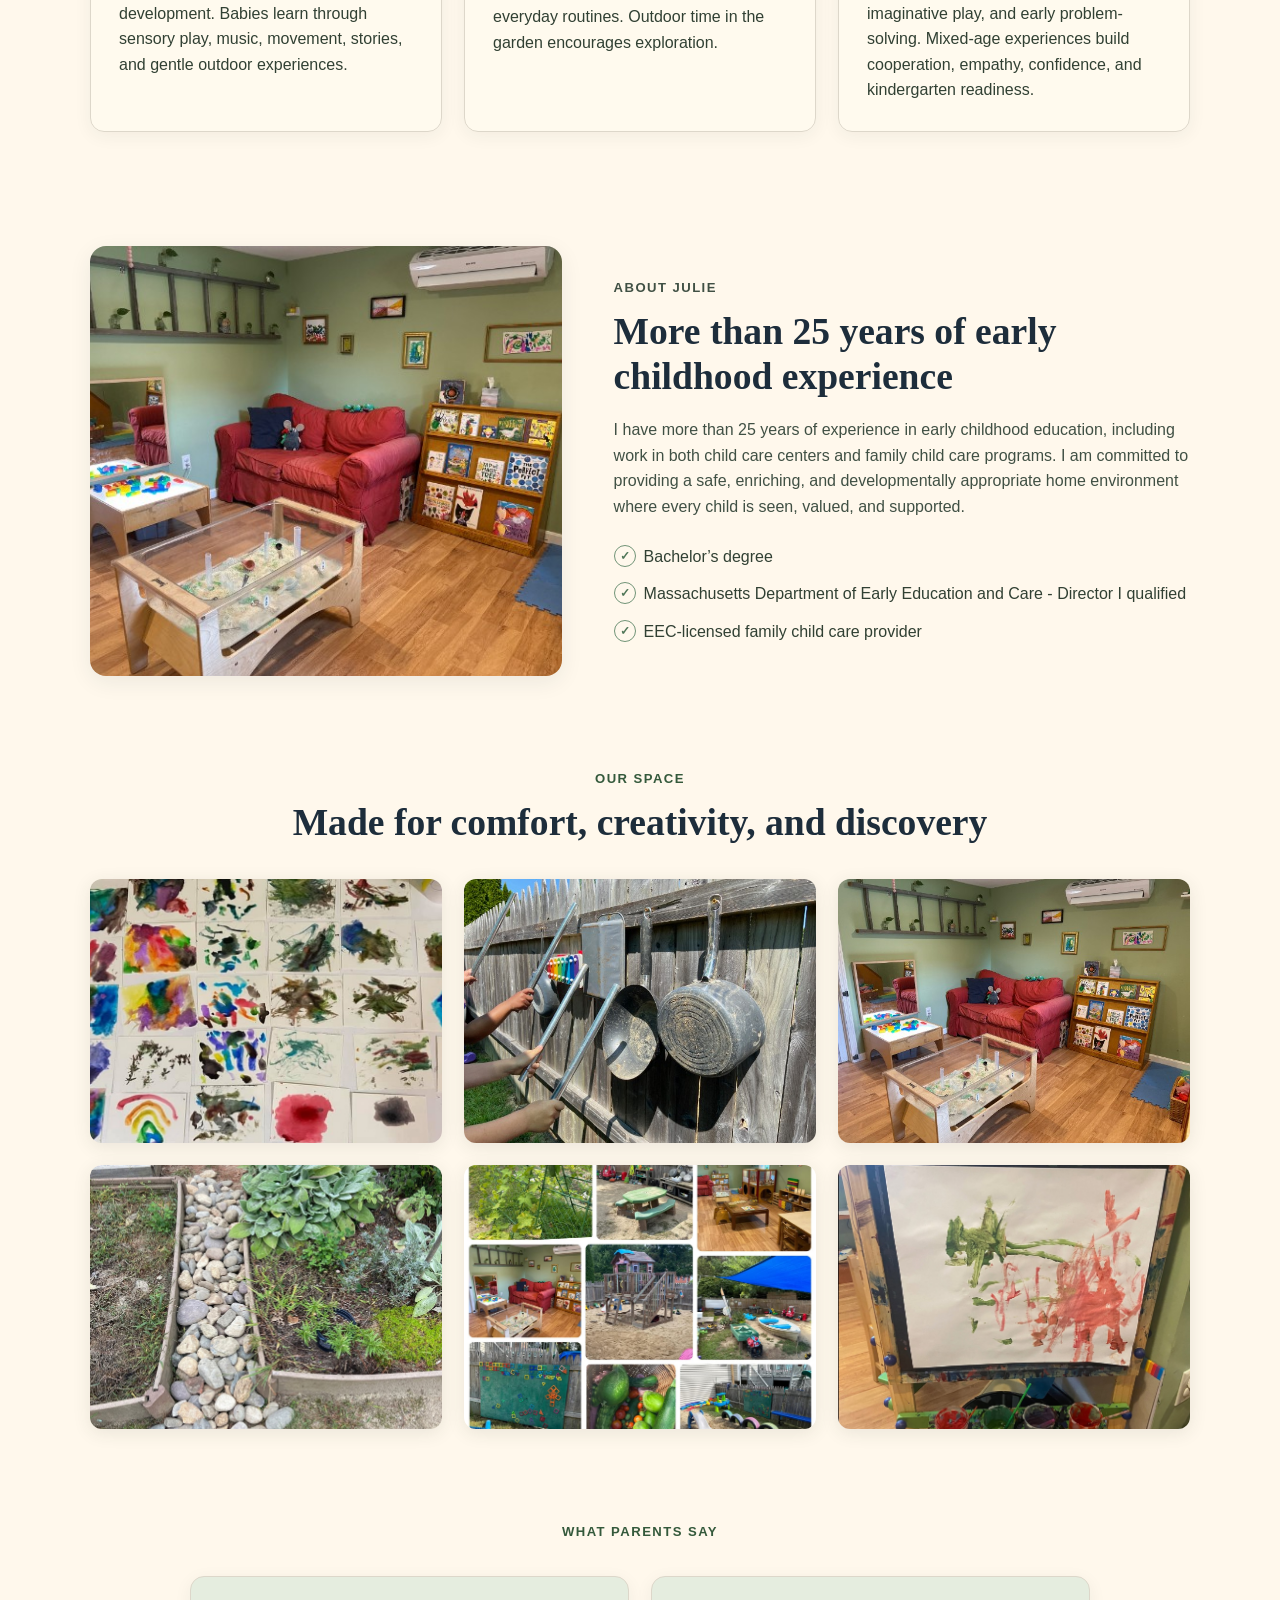
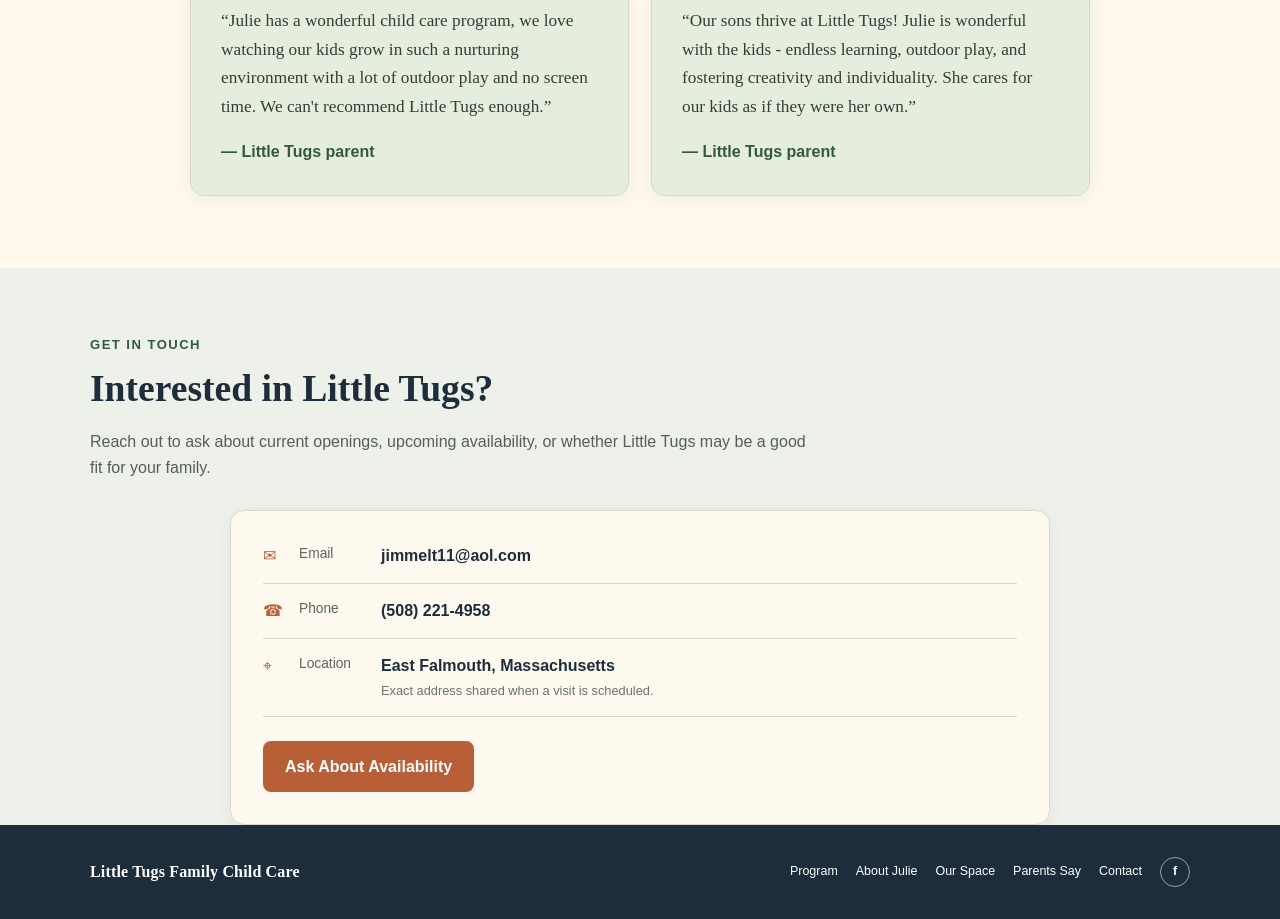
==== commit 309568a6: "Update index.html" ====
--- a/index.html
+++ b/index.html
@@ -281,16 +281,16 @@
         <figure>
           <img
           loading="lazy"
-            src="images/art_2.jpg"
-            alt="Art made on Easel"
-          >
-        </figure>
-
-        <figure>
-          <img
-          loading="lazy"
             src="images/collage.jpeg"
             alt="Full overview of Little Tugs learning environment"
+          >
+        </figure>
+
+        <figure>
+          <img
+          loading="lazy"
+            src="images/art_2.jpg"
+            alt="Art of Easel"
           >
         </figure>
 
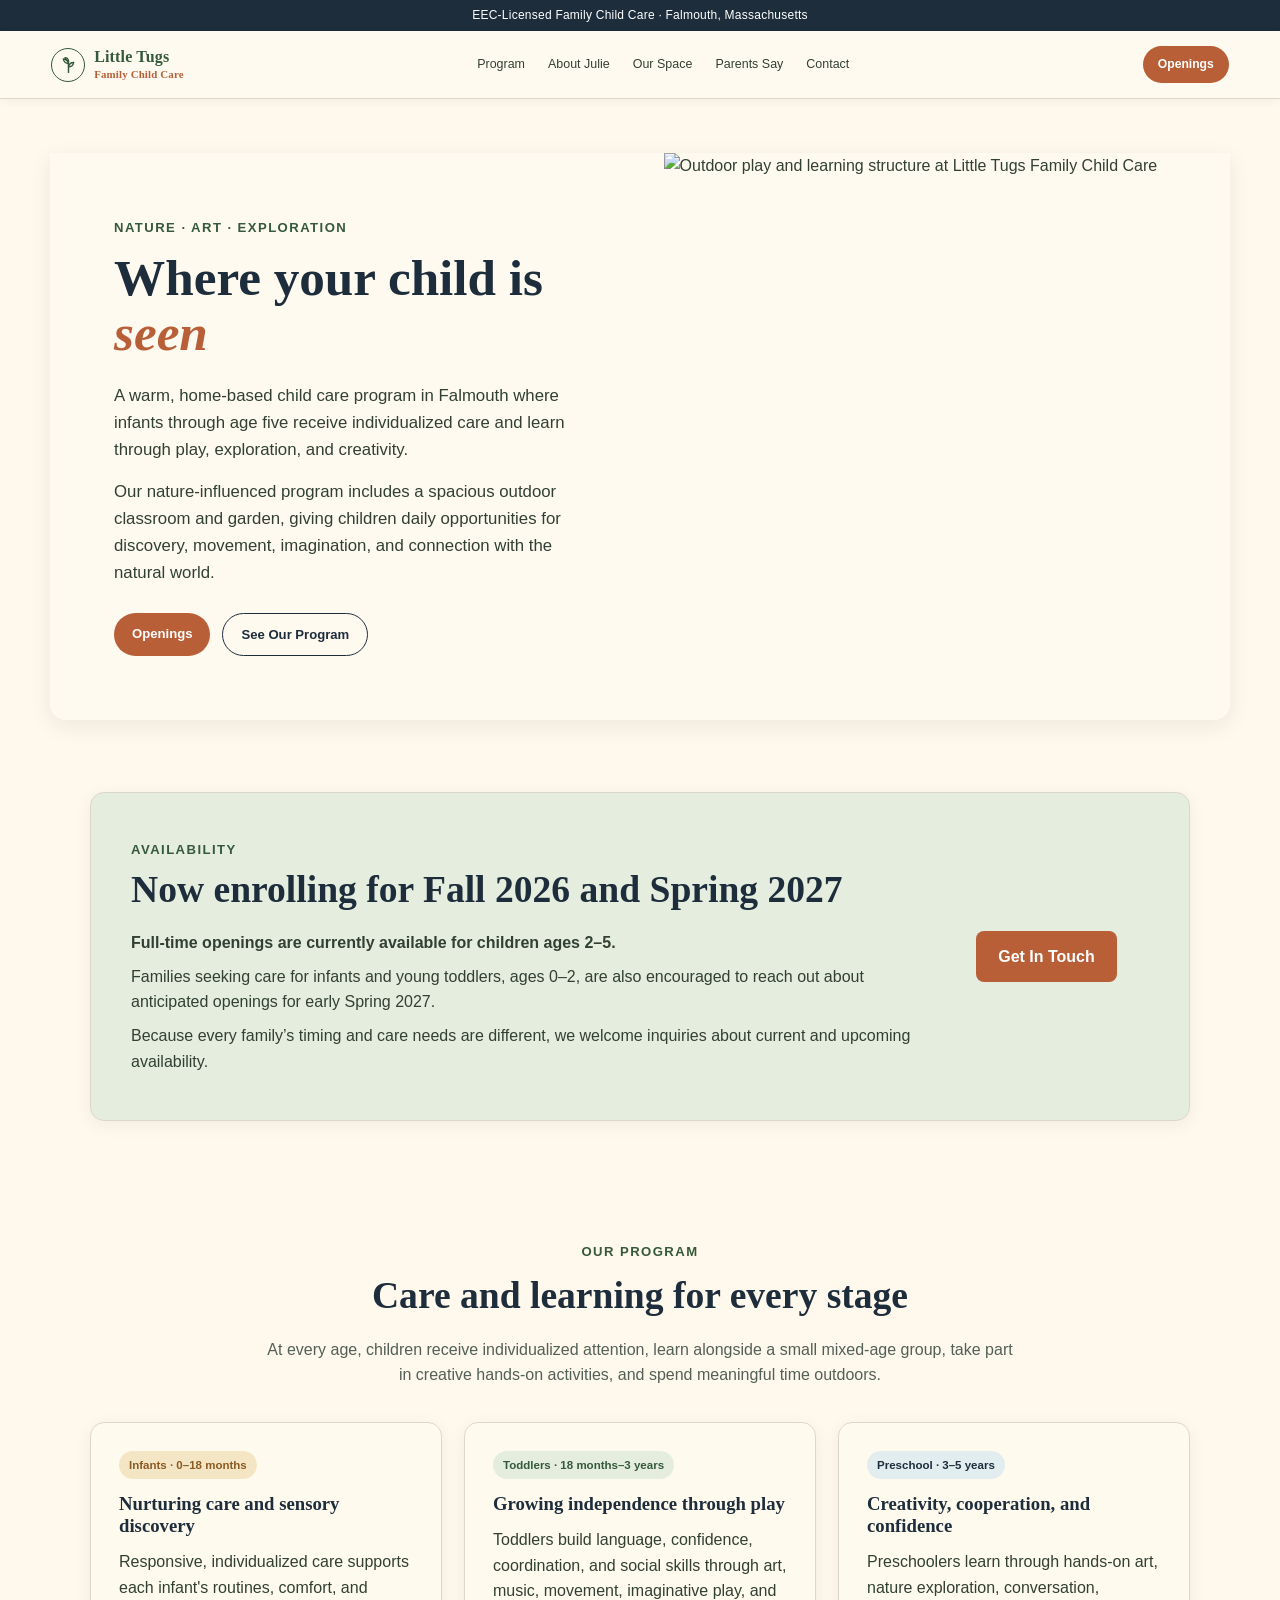
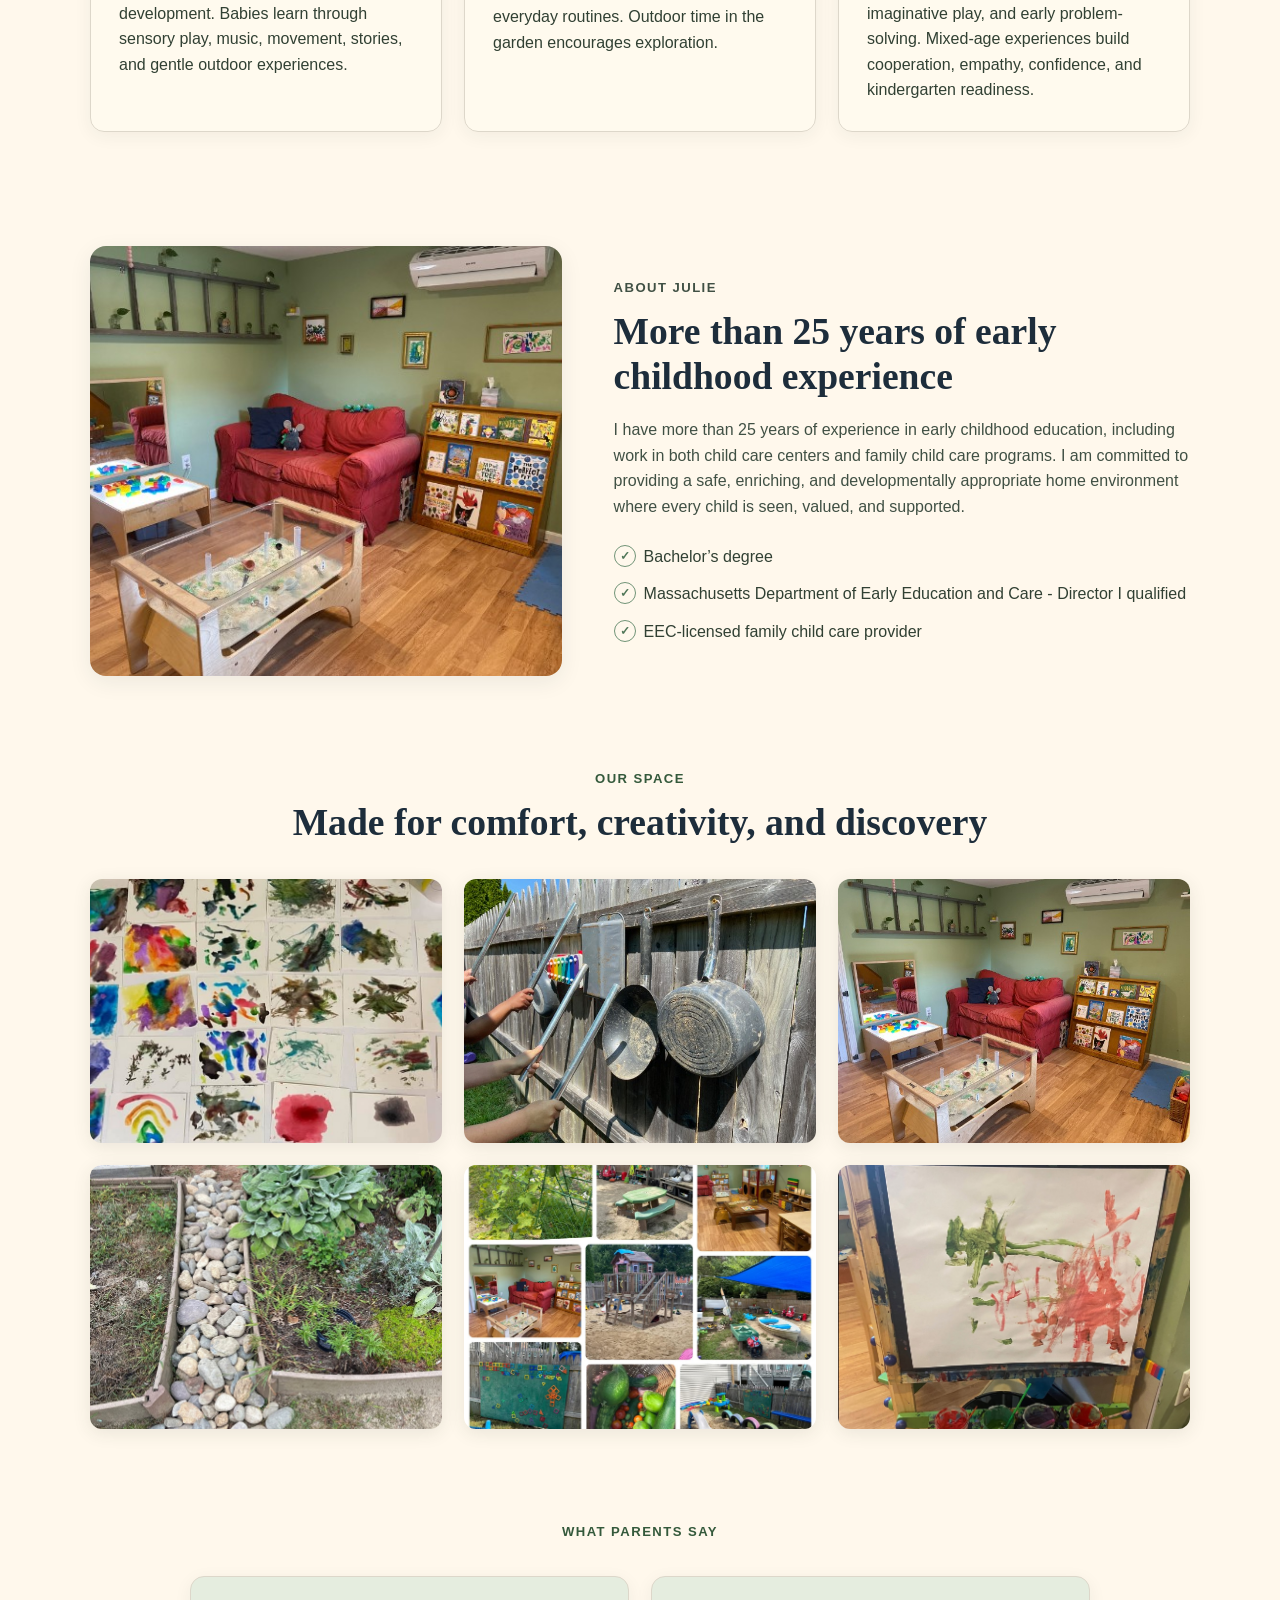
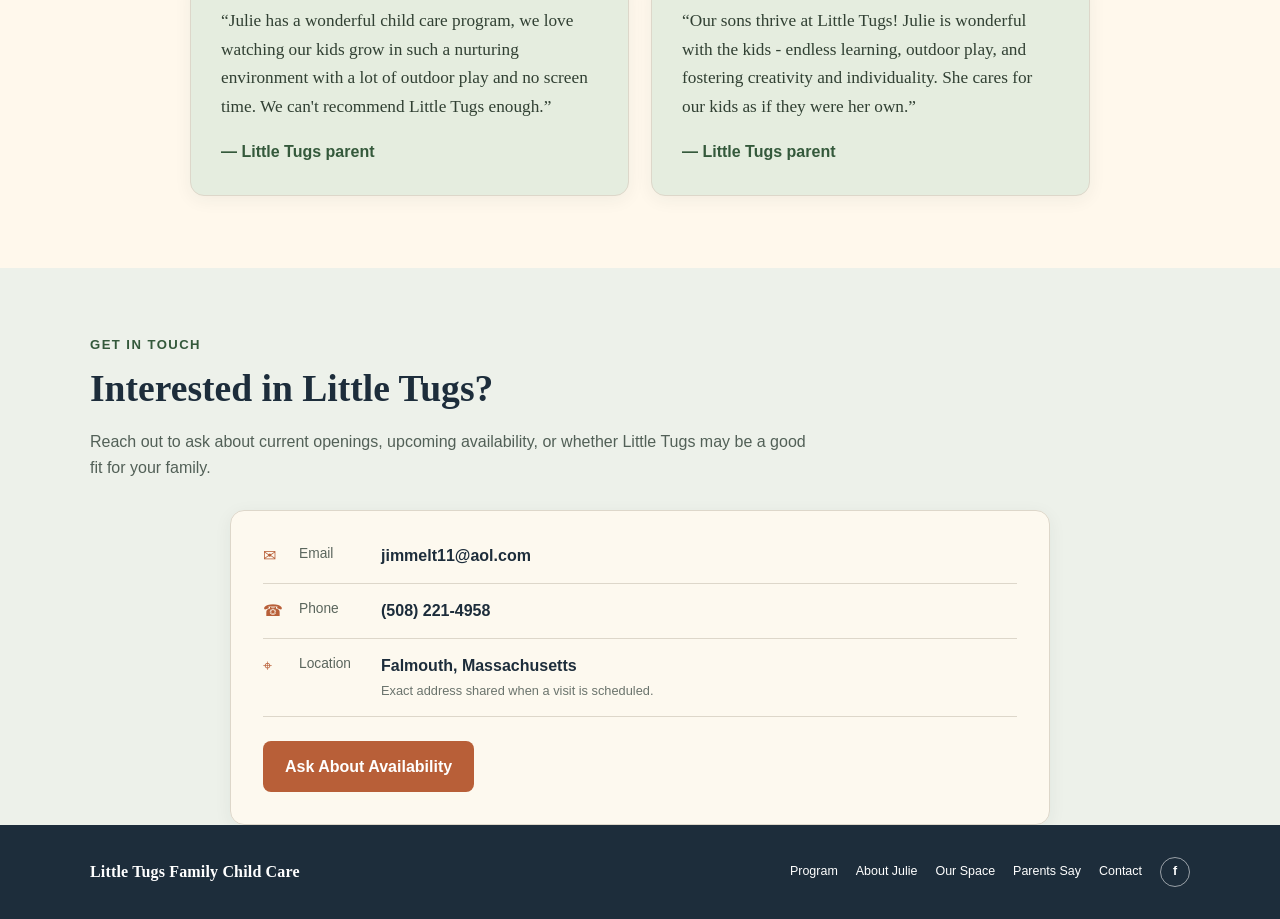
==== commit d7ad4011: "Update index.html" ====
--- a/index.html
+++ b/index.html
@@ -41,7 +41,7 @@
     "email": "jimmelt11@aol.com",
     "address": {
       "@type": "PostalAddress",
-      "addressLocality": "East Falmouth",
+      "addressLocality": "Falmouth",
       "addressRegion": "MA",
       "addressCountry": "US"
     },
@@ -358,7 +358,7 @@
               <span class="contact-icon" aria-hidden="true">⌖</span>
               <span class="contact-label">Location</span>
               <span class="contact-value">
-                East Falmouth, Massachusetts
+                Falmouth, Massachusetts
                 <span class="contact-note">Exact address shared when a visit is scheduled.</span>
               </span>
             </li>
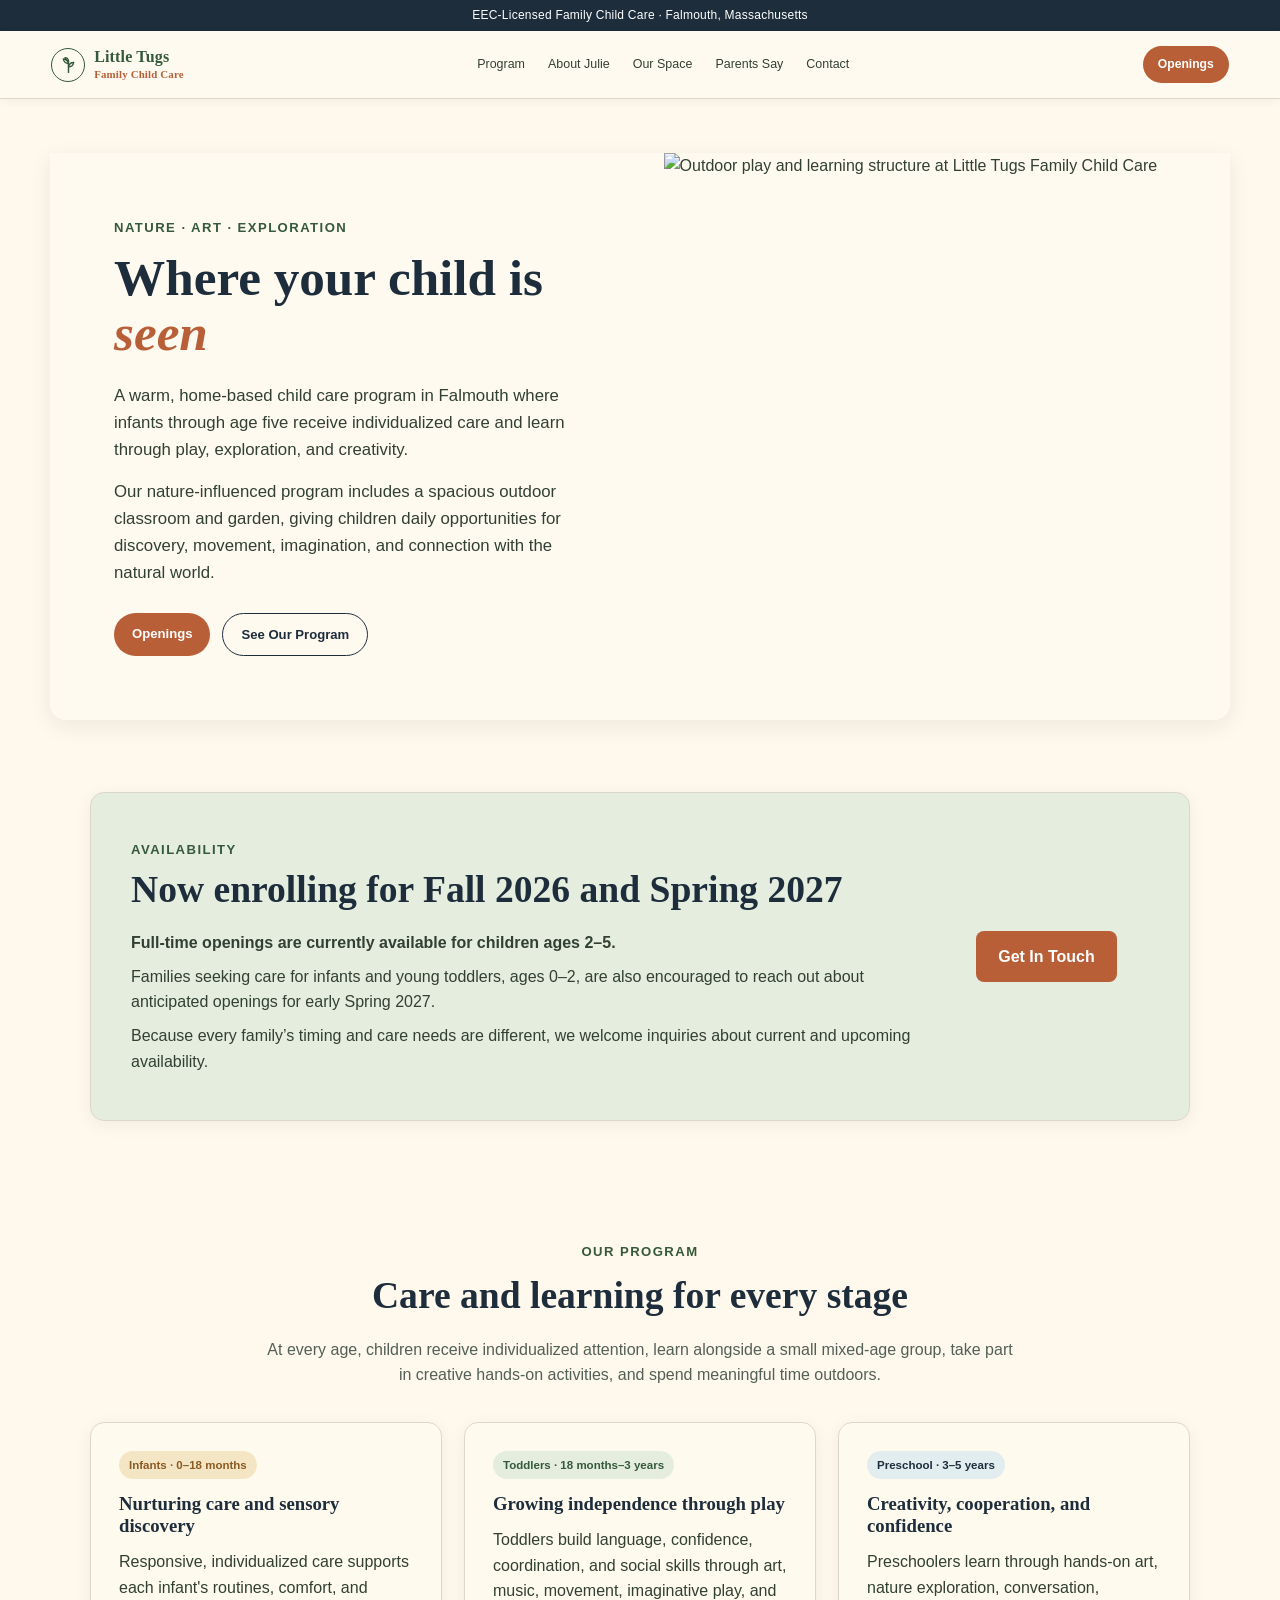
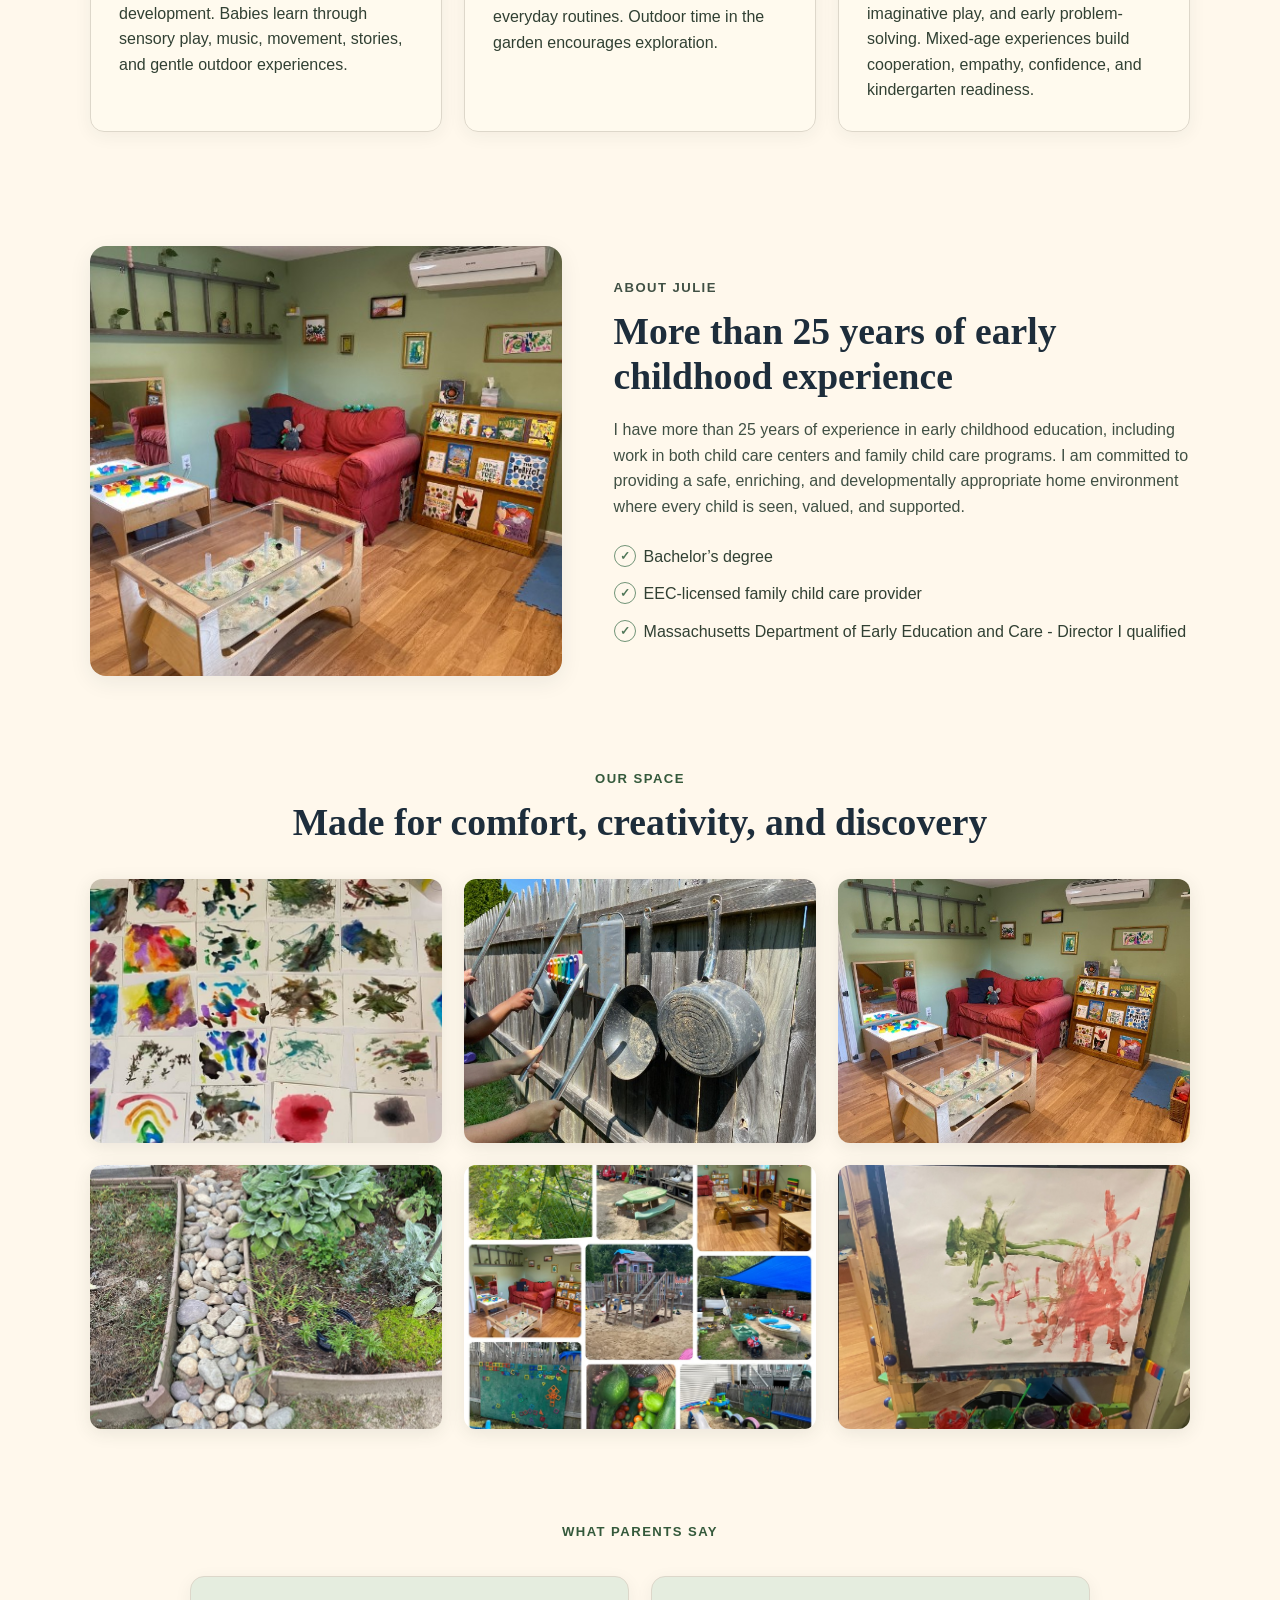
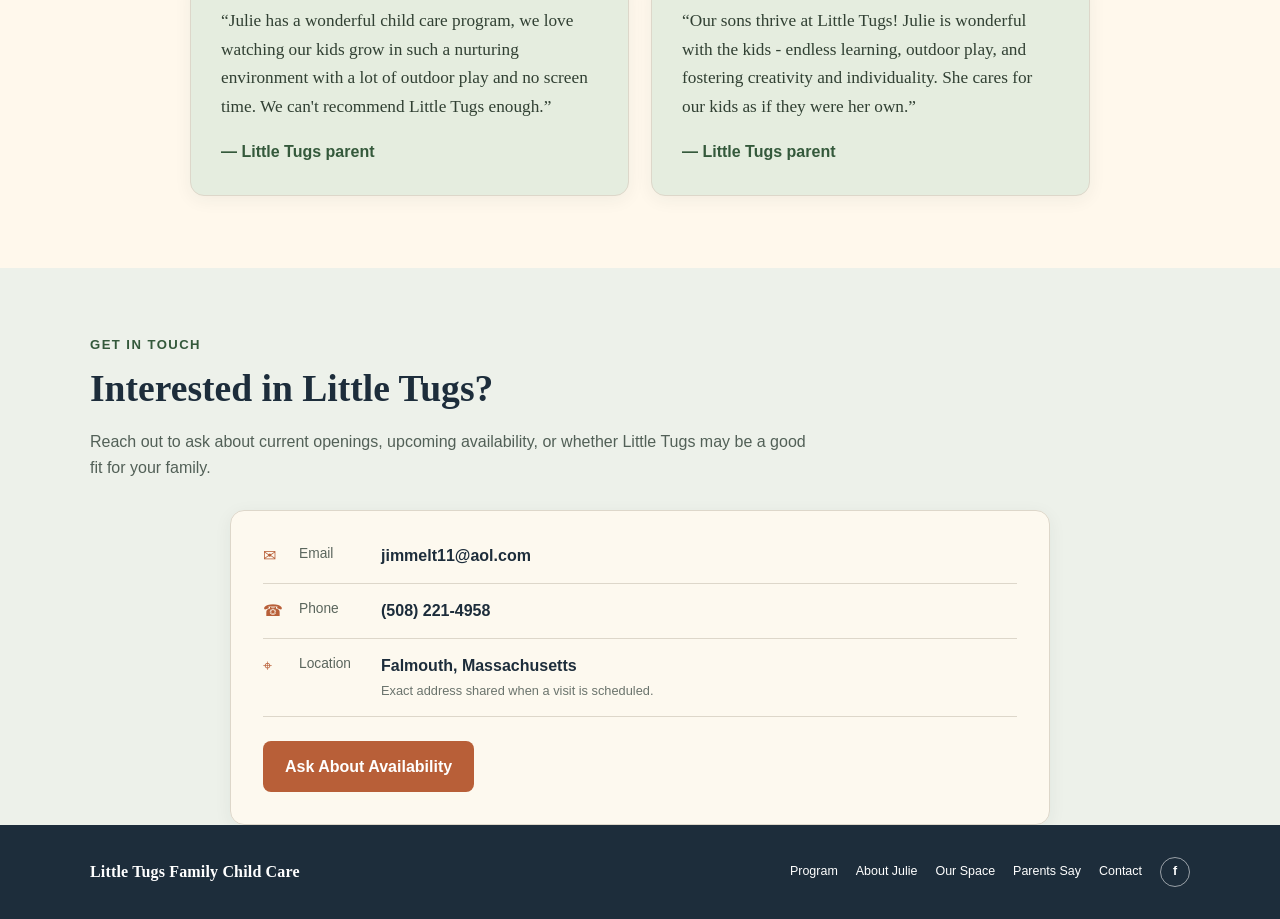
==== commit 00534f4b: "Update index.html" ====
--- a/index.html
+++ b/index.html
@@ -15,10 +15,12 @@
   <meta name="robots" content="index, follow, max-image-preview:large">
   <meta name="theme-color" content="#1d2d3b">
   <link rel="stylesheet" href="style.css">
+  <link rel="icon" type="image/svg+xml" href="images/favicon.svg">
+  <link rel="icon" type="image/png" href="images/favicon-32.png">
 
   <meta property="og:site_name" content="Little Tugs Family Child Care">
   <meta property="og:title" content="Little Tugs Family Child Care | Falmouth, MA">
-  <meta property="og:description" content="Warm, EEC-licensed home-based child care in Falmouth, Massachusetts, for infants through age four, with individualized care, creative play, and daily outdoor exploration.">
+  <meta property="og:description" content="Warm, EEC-licensed home-based child care in Falmouth, Massachusetts, for infants through age five, with individualized care, creative play, and daily outdoor exploration.">
   <meta property="og:type" content="website">
   <meta property="og:url" content="https://littletugs.github.io/childcare/">
   <meta property="og:image" content="https://littletugs.github.io/childcare/images/collage.jpeg">
@@ -26,7 +28,7 @@
 
   <meta name="twitter:card" content="summary_large_image">
   <meta name="twitter:title" content="Little Tugs Family Child Care | Falmouth, MA">
-  <meta name="twitter:description" content="Warm, home-based child care for infants through age four in Falmouth, Massachusetts.">
+  <meta name="twitter:description" content="Warm, home-based child care for infants through age five in Falmouth, Massachusetts.">
   <meta name="twitter:image" content="https://littletugs.github.io/childcare/images/collage.jpeg">
 
   <script type="application/ld+json">
@@ -36,7 +38,7 @@
     "name": "Little Tugs Family Child Care",
     "url": "https://littletugs.github.io/childcare/",
     "image": "https://littletugs.github.io/childcare/images/collage.jpeg",
-    "description": "EEC-licensed, home-based family child care in Falmouth, Massachusetts, for infants through age four, with individualized care, creative play, and outdoor exploration.",
+    "description": "EEC-licensed, home-based family child care in Falmouth, Massachusetts, for infants through age five, with individualized care, creative play, and outdoor exploration.",
     "telephone": "+1-508-221-4958",
     "email": "jimmelt11@aol.com",
     "address": {
@@ -229,8 +231,9 @@
 
         <ul class="credential-list" aria-label="Julie’s qualifications">
           <li>Bachelor’s degree</li>
+          <li>EEC-licensed family child care provider</li>
           <li>Massachusetts Department of Early Education and Care - Director I qualified</li>
-          <li>EEC-licensed family child care provider</li>
+          
         </ul>
       </div>
     </section>
